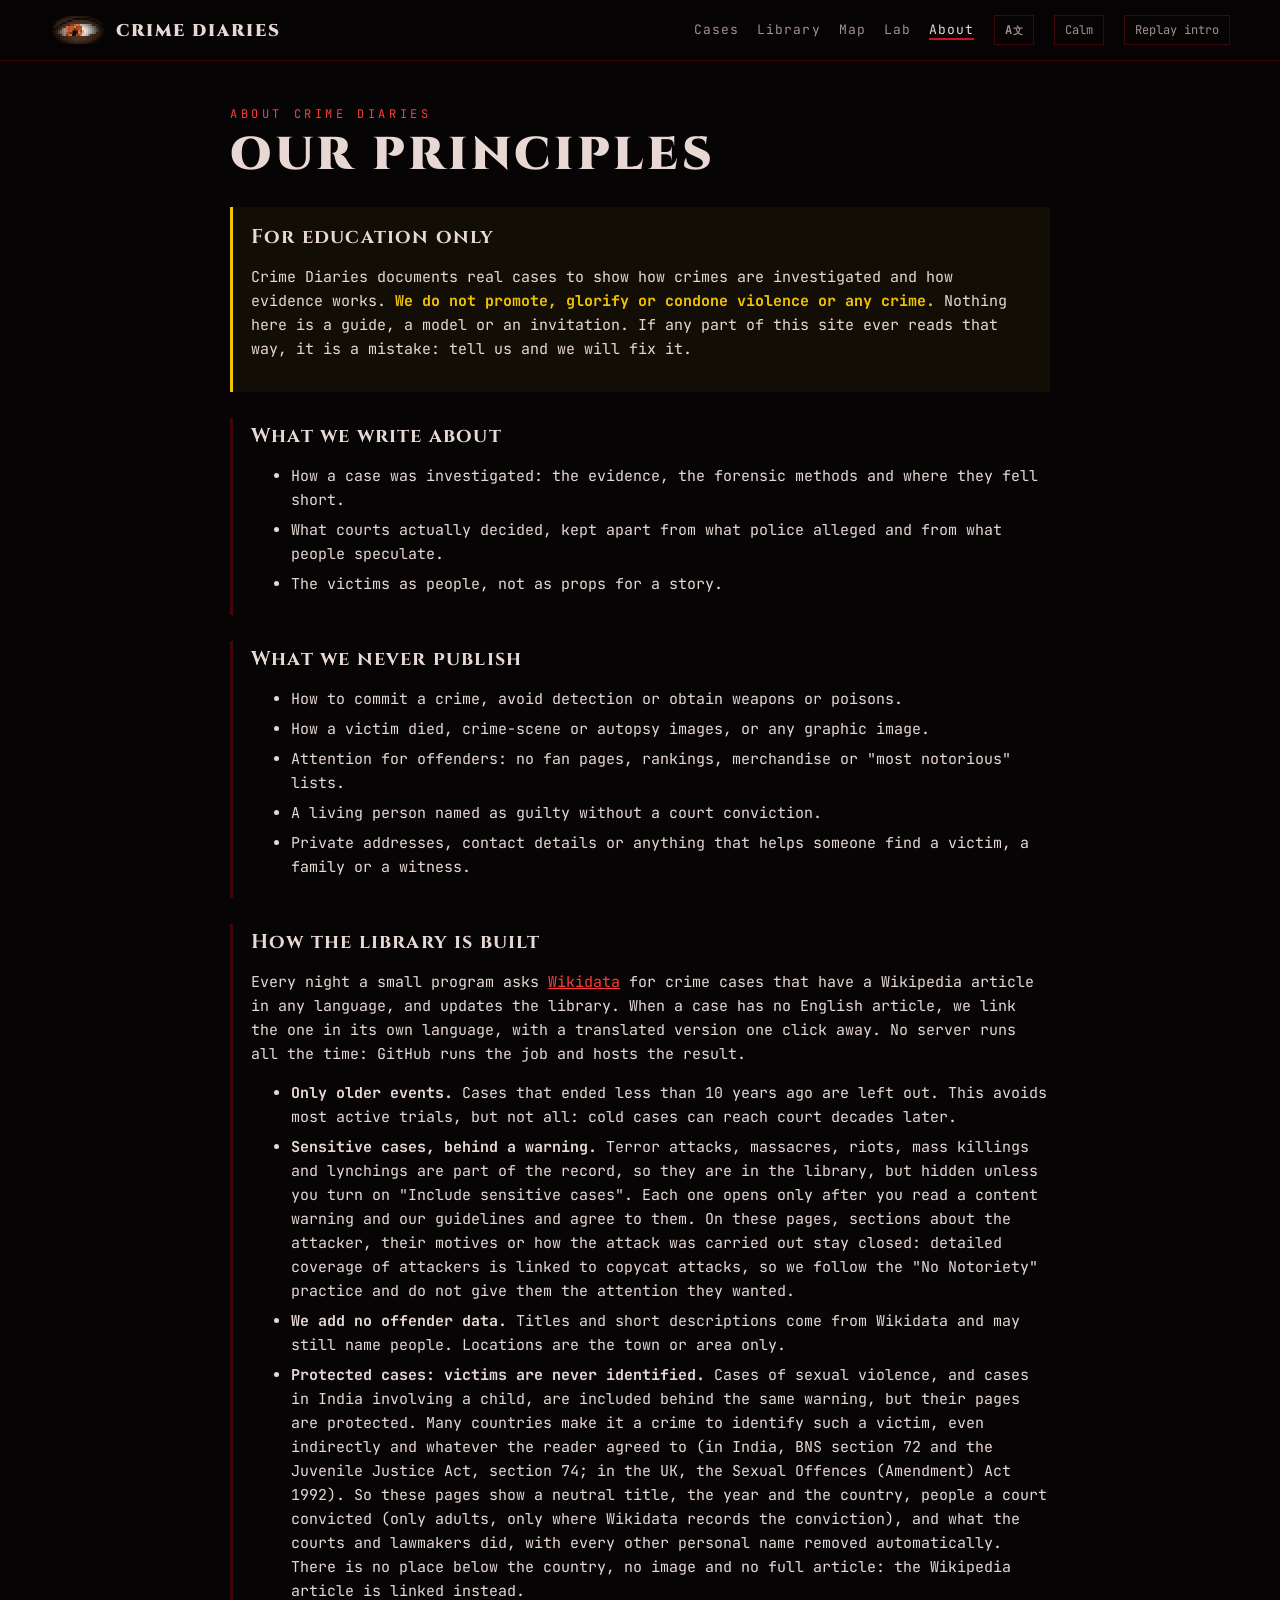
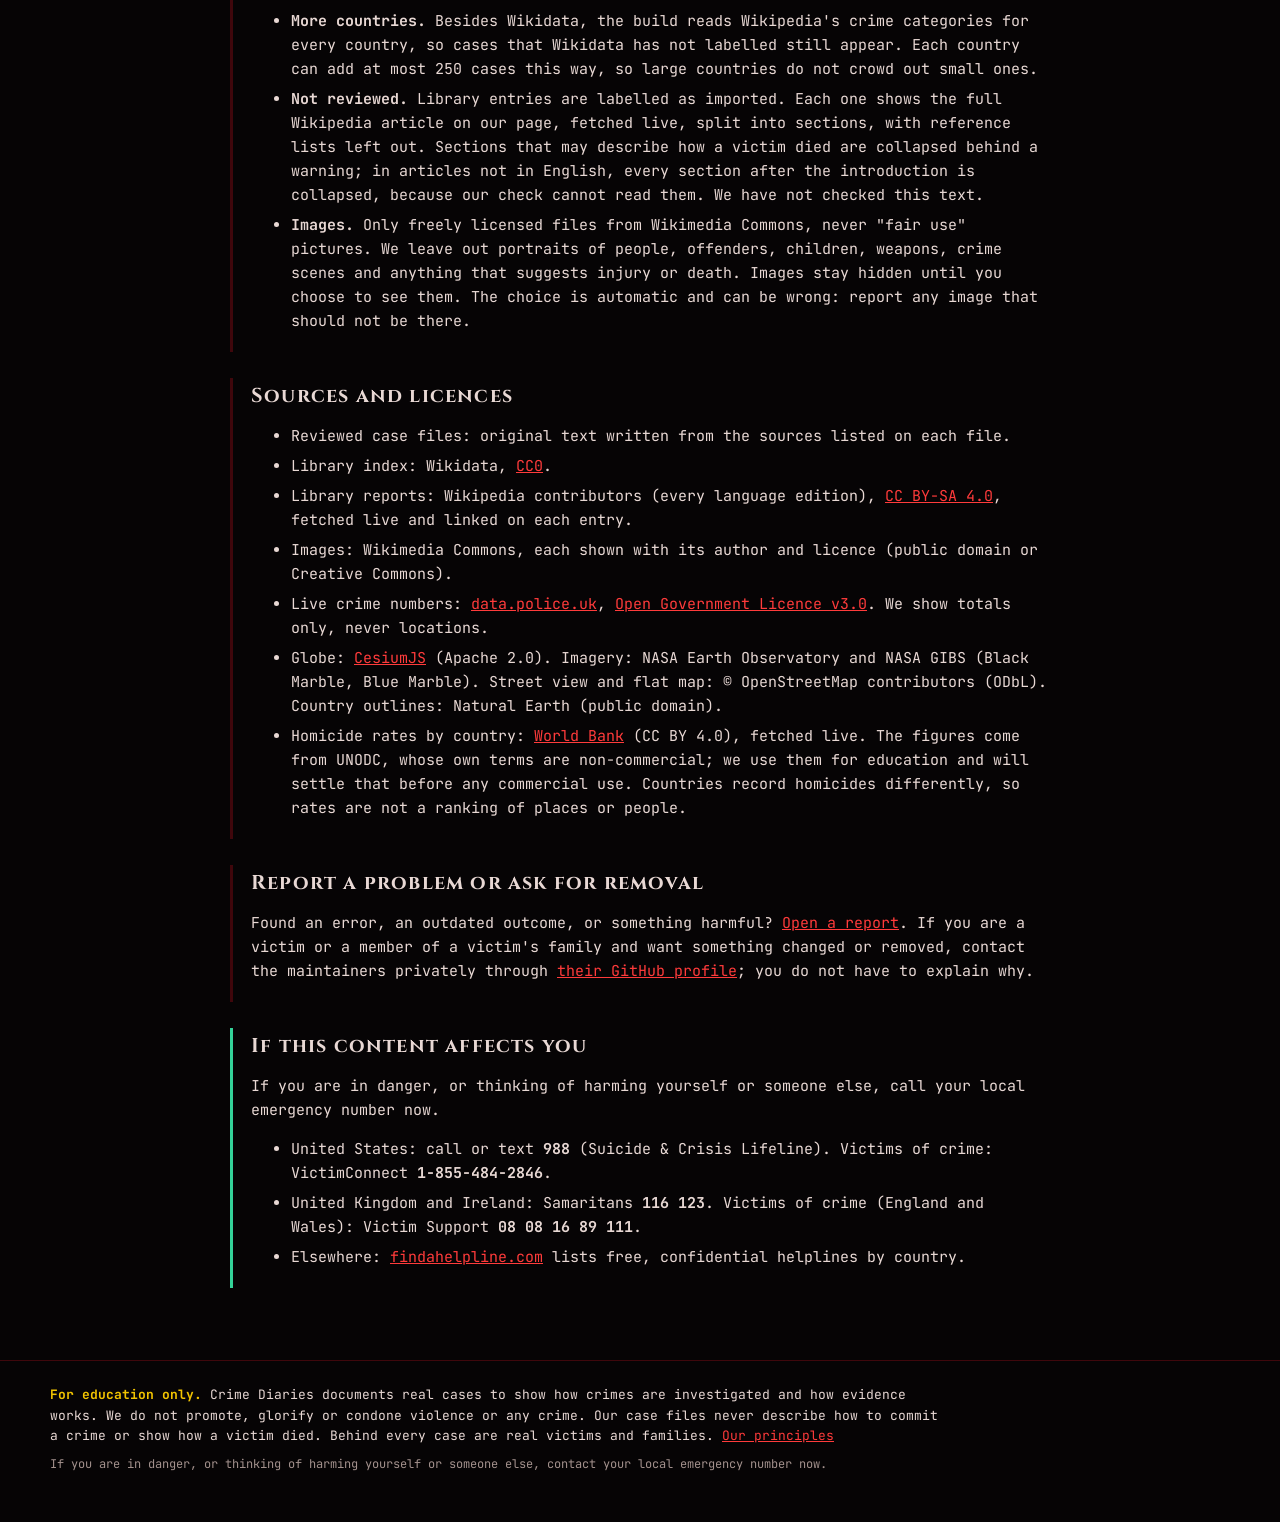
==== about.html @ 7f73f14d "Open library: world crime library, globe, report pages, sensitive cases - Nightly build (scripts/bui" ====
<!DOCTYPE html>
<html lang="en">
<head>
<meta charset="utf-8">
<meta name="viewport" content="width=device-width, initial-scale=1, viewport-fit=cover">
<title>Our principles · Crime Diaries</title>
<meta name="description" content="Why Crime Diaries exists, what we publish, what we never publish, and where our data comes from.">
<link href="https://fonts.googleapis.com/css2?family=Permanent+Marker&family=Cinzel:wght@700;900&family=JetBrains+Mono:wght@400;700&display=swap" rel="stylesheet">
<link rel="stylesheet" href="css/site.css">
</head>
<body>
<header class="nav"><div class="wrap">
  <a class="brand" href="index.html" aria-label="Crime Diaries home"><canvas id="mini-eye" aria-hidden="true"></canvas>CRIME DIARIES</a>
  <nav aria-label="Main"><a href="index.html#cases">Cases</a><a href="library.html">Library</a><a href="map.html">Map</a><a href="lab.html">Lab</a><a href="about.html" aria-current="page">About</a></nav>
  <button class="ghost" id="calm" aria-pressed="false" title="Turn animation off">Calm</button>
  <button class="ghost" id="replay">Replay intro</button>
</div></header>

<main class="wrap page about">
  <p class="kicker">About Crime Diaries</p>
  <h1 class="page-h">OUR PRINCIPLES</h1>

  <section class="principle big" id="disclaimer">
    <h2>For education only</h2>
    <p>Crime Diaries documents real cases to show how crimes are investigated and how evidence works. <b>We do not promote, glorify or condone violence or any crime.</b> Nothing here is a guide, a model or an invitation. If any part of this site ever reads that way, it is a mistake: tell us and we will fix it.</p>
  </section>

  <section class="principle">
    <h2>What we write about</h2>
    <ul>
      <li>How a case was investigated: the evidence, the forensic methods and where they fell short.</li>
      <li>What courts actually decided, kept apart from what police alleged and from what people speculate.</li>
      <li>The victims as people, not as props for a story.</li>
    </ul>
  </section>

  <section class="principle">
    <h2>What we never publish</h2>
    <ul>
      <li>How to commit a crime, avoid detection or obtain weapons or poisons.</li>
      <li>How a victim died, crime-scene or autopsy images, or any graphic image.</li>
      <li>Attention for offenders: no fan pages, rankings, merchandise or "most notorious" lists.</li>
      <li>A living person named as guilty without a court conviction.</li>
      <li>Private addresses, contact details or anything that helps someone find a victim, a family or a witness.</li>
    </ul>
  </section>

  <section class="principle" id="library">
    <h2>How the library is built</h2>
    <p>Every night a small program asks <a href="https://www.wikidata.org/" target="_blank" rel="noopener">Wikidata</a> for crime cases that have a Wikipedia article in any language, and updates the library. When a case has no English article, we link the one in its own language, with a translated version one click away. No server runs all the time: GitHub runs the job and hosts the result.</p>
    <ul>
      <li><b>Only older events.</b> Cases that ended less than 10 years ago are left out. This avoids most active trials, but not all: cold cases can reach court decades later.</li>
      <li><b>Sensitive cases, behind a warning.</b> Terror attacks, massacres, riots, mass killings and lynchings are part of the record, so they are in the library, but hidden unless you turn on "Include sensitive cases". Each one opens only after you read a content warning and our guidelines and agree to them. On these pages, sections about the attacker, their motives or how the attack was carried out stay closed: detailed coverage of attackers is linked to copycat attacks, so we follow the "No Notoriety" practice and do not give them the attention they wanted.</li>
      <li><b>We add no offender data.</b> Titles and short descriptions come from Wikidata and may still name people. Locations are the town or area only.</li>
      <li><b>Protected cases: victims are never identified.</b> Cases of sexual violence, and cases in India involving a child, are included behind the same warning, but their pages are protected. Many countries make it a crime to identify such a victim, even indirectly and whatever the reader agreed to (in India, BNS section 72 and the Juvenile Justice Act, section 74; in the UK, the Sexual Offences (Amendment) Act 1992). So these pages show a neutral title, the year and the country, people a court convicted (only adults, only where Wikidata records the conviction), and what the courts and lawmakers did, with every other personal name removed automatically. There is no place below the country, no image and no full article: the Wikipedia article is linked instead.</li>
      <li><b>More countries.</b> Besides Wikidata, the build reads Wikipedia's crime categories for every country, so cases that Wikidata has not labelled still appear. Each country can add at most 250 cases this way, so large countries do not crowd out small ones.</li>
      <li><b>Not reviewed.</b> Library entries are labelled as imported. Each one shows the full Wikipedia article on our page, fetched live, split into sections, with reference lists left out. Sections that may describe how a victim died are collapsed behind a warning; in articles not in English, every section after the introduction is collapsed, because our check cannot read them. We have not checked this text.</li>
      <li><b>Images.</b> Only freely licensed files from Wikimedia Commons, never "fair use" pictures. We leave out portraits of people, offenders, children, weapons, crime scenes and anything that suggests injury or death. Images stay hidden until you choose to see them. The choice is automatic and can be wrong: report any image that should not be there.</li>
    </ul>
  </section>

  <section class="principle">
    <h2>Sources and licences</h2>
    <ul>
      <li>Reviewed case files: original text written from the sources listed on each file.</li>
      <li>Library index: Wikidata, <a href="https://creativecommons.org/publicdomain/zero/1.0/" target="_blank" rel="noopener">CC0</a>.</li>
      <li>Library reports: Wikipedia contributors (every language edition), <a href="https://creativecommons.org/licenses/by-sa/4.0/" target="_blank" rel="noopener">CC BY-SA 4.0</a>, fetched live and linked on each entry.</li>
      <li>Images: Wikimedia Commons, each shown with its author and licence (public domain or Creative Commons).</li>
      <li>Live crime numbers: <a href="https://data.police.uk/" target="_blank" rel="noopener">data.police.uk</a>, <a href="https://www.nationalarchives.gov.uk/doc/open-government-licence/version/3/" target="_blank" rel="noopener">Open Government Licence v3.0</a>. We show totals only, never locations.</li>
      <li>Globe: <a href="https://cesium.com/platform/cesiumjs/" target="_blank" rel="noopener">CesiumJS</a> (Apache 2.0). Imagery: NASA Earth Observatory and NASA GIBS (Black Marble, Blue Marble). Street view and flat map: © OpenStreetMap contributors (ODbL). Country outlines: Natural Earth (public domain).</li>
      <li>Homicide rates by country: <a href="https://data.worldbank.org/indicator/VC.IHR.PSRC.P5" target="_blank" rel="noopener">World Bank</a> (CC BY 4.0), fetched live. The figures come from UNODC, whose own terms are non-commercial; we use them for education and will settle that before any commercial use. Countries record homicides differently, so rates are not a ranking of places or people.</li>
    </ul>
  </section>

  <section class="principle">
    <h2>Report a problem or ask for removal</h2>
    <p>Found an error, an outdated outcome, or something harmful? <a href="https://github.com/preetsaini2004/crime-diaries/issues/new" target="_blank" rel="noopener">Open a report</a>. If you are a victim or a member of a victim's family and want something changed or removed, contact the maintainers privately through <a href="https://github.com/preetsaini2004" target="_blank" rel="noopener">their GitHub profile</a>; you do not have to explain why.</p>
  </section>

  <section class="principle help" id="help">
    <h2>If this content affects you</h2>
    <p>If you are in danger, or thinking of harming yourself or someone else, call your local emergency number now.</p>
    <ul>
      <li>United States: call or text <b>988</b> (Suicide &amp; Crisis Lifeline). Victims of crime: VictimConnect <b>1-855-484-2846</b>.</li>
      <li>United Kingdom and Ireland: Samaritans <b>116 123</b>. Victims of crime (England and Wales): Victim Support <b>08 08 16 89 111</b>.</li>
      <li>Elsewhere: <a href="https://findahelpline.com/" target="_blank" rel="noopener">findahelpline.com</a> lists free, confidential helplines by country.</li>
    </ul>
  </section>
</main>

<footer><div class="wrap">
  <p class="disclaimer"><b>For education only.</b> Crime Diaries documents real cases to show how crimes are investigated and how evidence works. We do not promote, glorify or condone violence or any crime. Our case files never describe how to commit a crime or show how a victim died. Behind every case are real victims and families. <a href="about.html">Our principles</a></p>
  <p>If you are in danger, or thinking of harming yourself or someone else, contact your local emergency number now.</p>
</div></footer>

<script src="js/eye.js"></script>
<script src="js/chrome.js"></script>
<script src="js/translate.js"></script>
</body>
</html>
---- css/site.css ----
:root{
  --bg:#060405;--panel:#110b0d;--panel2:#180e11;--line:rgba(212,16,31,.28);--line2:rgba(232,216,212,.1);
  --ink:#e8d8d4;--muted:#a3918d;--red:#d4101f;--red2:#ff3b3b;--amber:#fbbf24;--green:#34d399;--tape:#f2c400;
  --mono:"JetBrains Mono",ui-monospace,Consolas,monospace;--serif:Cinzel,Georgia,serif;--marker:"Permanent Marker",Impact,sans-serif;
  color-scheme:dark
}
*{box-sizing:border-box}
html{scroll-behavior:smooth;scroll-padding-top:70px}
body{margin:0;background:var(--bg);color:var(--ink);font:15px/1.6 var(--mono);overflow-x:hidden}
a{color:var(--red2)}
.wrap{width:min(1180px,100% - 32px);margin:0 auto}
.crt{position:absolute;inset:0;pointer-events:none;background:repeating-linear-gradient(0deg,rgba(0,0,0,.28) 0 1px,transparent 1px 3px);box-shadow:inset 0 0 160px rgba(0,0,0,.85)}

/* intro overlay */
#intro{position:fixed;inset:0;z-index:50;background:#000;transition:opacity .9s}
#intro canvas{position:absolute;inset:0;width:100%;height:100%;display:block}
#intro.out{opacity:0;pointer-events:none}
.intro-ctl{position:absolute;right:16px;bottom:calc(16px + env(safe-area-inset-bottom,0px));z-index:2;display:flex;gap:8px}
.intro-ctl button{background:rgba(20,0,4,.6);color:var(--ink);border:1px solid var(--red);padding:8px 16px;font:13px var(--mono);letter-spacing:.1em;cursor:pointer}
.intro-ctl button:hover{background:var(--red);color:#fff}
#snd[aria-pressed="false"]{color:var(--muted);border-color:var(--line)}
body.intro-on{overflow:hidden}

/* nav */
.nav{position:sticky;top:0;z-index:20;background:rgba(6,4,5,.86);backdrop-filter:blur(10px);border-bottom:1px solid var(--line)}
.nav .wrap{display:flex;align-items:center;gap:20px;height:60px}
.brand{display:flex;align-items:center;gap:10px;color:var(--ink);text-decoration:none;font:900 17px var(--serif);letter-spacing:.12em;white-space:nowrap}
.brand canvas{width:56px;height:28px;display:block}
.nav nav{display:flex;gap:18px;margin-left:auto}
.nav nav a{color:var(--muted);text-decoration:none;font-size:13px;letter-spacing:.08em}
.nav nav a:hover{color:var(--ink)}
.ghost{background:none;border:1px solid var(--line);color:var(--muted);font:12px var(--mono);padding:6px 10px;cursor:pointer}
.ghost:hover{color:var(--ink);border-color:var(--red)}

/* hero */
.hero{position:relative;height:calc(100svh - 60px);min-height:520px;overflow:hidden;border-bottom:1px solid var(--line)}
.hero canvas{position:absolute;inset:0;width:100%;height:100%;display:block}
.hero-copy{position:absolute;left:0;right:0;bottom:7%;text-align:center;padding:0 16px}
.kicker{margin:0;color:var(--red2);font-size:12px;letter-spacing:.3em;text-transform:uppercase}
.hero h1{margin:8px 0 18px;font:900 clamp(26px,5vw,56px)/1.1 var(--serif);letter-spacing:.06em;text-shadow:0 0 30px rgba(212,16,31,.5)}
.search{display:flex;max-width:560px;margin:0 auto;border:1px solid var(--red);background:rgba(10,4,6,.8)}
.search input{flex:1;min-width:0;background:none;border:0;color:var(--ink);font:15px var(--mono);padding:12px 14px;outline:0}
.search button{background:var(--red);border:0;color:#fff;font:700 13px var(--mono);letter-spacing:.1em;padding:0 18px;cursor:pointer}
.eye-line{margin:12px 0 0;min-height:1.6em;color:var(--muted);font-size:13px}
.eye-line b{color:var(--red2);font-weight:400}

/* sections */
section.block{padding:72px 0 24px}
.sec-head{display:flex;align-items:flex-end;justify-content:space-between;gap:16px;flex-wrap:wrap;margin-bottom:22px}
.sec-head h2{margin:0;font:900 clamp(22px,3vw,32px) var(--serif);letter-spacing:.08em}
.sec-head p{margin:4px 0 0;color:var(--muted);font-size:13px}
.filters{display:flex;gap:8px;flex-wrap:wrap}
.filters select{background:var(--panel);color:var(--ink);border:1px solid var(--line);font:12px var(--mono);padding:8px 10px}
.count{color:var(--muted);font-size:12px;margin:0 0 12px}

.grid{display:grid;grid-template-columns:repeat(auto-fill,minmax(260px,1fr));gap:14px}
.card{position:relative;display:flex;flex-direction:column;background:var(--panel);border:1px solid var(--line2);padding:18px;text-decoration:none;color:var(--ink);transition:border-color .2s,transform .2s}
.card:hover,.card:focus-visible{border-color:var(--red);transform:translateY(-2px);outline:0}
.card .no{color:var(--red2);font-size:11px;letter-spacing:.15em}
.card h3{margin:6px 0 2px;font:700 18px/1.3 var(--serif)}
.card .aka{color:var(--muted);font-size:12px;margin:0}
.card p.sum{font-size:13px;color:#cdbcb8;margin:10px 0 14px;display:-webkit-box;-webkit-line-clamp:3;-webkit-box-orient:vertical;overflow:hidden}
.meta{display:flex;flex-wrap:wrap;gap:6px;margin-top:auto}
.chip{font-size:11px;border:1px solid var(--line2);padding:2px 8px;color:var(--muted)}
.st{font-size:11px;padding:2px 8px;border:1px solid}
.st.Solved{color:var(--green);border-color:rgba(52,211,153,.4)}
.st.Unsolved{color:var(--red2);border-color:rgba(255,59,59,.45)}
.empty{grid-column:1/-1;color:var(--muted);border:1px dashed var(--line);padding:30px;text-align:center}

.fgrid{display:grid;grid-template-columns:repeat(auto-fill,minmax(250px,1fr));gap:14px}
.ftopic{background:var(--panel);border-left:3px solid var(--red);padding:16px 18px}
.ftopic h3{margin:0 0 6px;font:700 16px var(--serif)}
.ftopic p{margin:0 0 10px;font-size:13px;color:#cdbcb8}
.ftopic ul{margin:0;padding:0;list-style:none;font-size:12px}
.ftopic li a{color:var(--muted);text-decoration:none}
.ftopic li a:hover{color:var(--red2)}
.ftopic li::before{content:"› ";color:var(--red)}

.soon{display:grid;grid-template-columns:repeat(auto-fit,minmax(280px,1fr));gap:14px}
.soon > div{background:var(--panel);border:1px dashed var(--line);padding:20px}
.soon h3{margin:0 0 8px;font:700 17px var(--serif)}
.soon p,.soon li{font-size:13px;color:#cdbcb8}
.tag{display:inline-block;font-size:10px;letter-spacing:.2em;color:#120a00;background:var(--tape);padding:2px 8px;margin-bottom:8px}

footer{margin-top:72px;border-top:1px solid var(--line);padding:24px 0 40px;color:var(--muted);font-size:12px}

/* case article */
.article{max-width:820px;padding:48px 0 0}
.crumbs{font-size:12px;color:var(--muted)}
.crumbs a{color:var(--muted)}
.article h1{margin:10px 0 4px;font:900 clamp(28px,5vw,46px)/1.1 var(--serif);letter-spacing:.04em}
.article .aka{color:var(--muted);margin:0 0 14px}
.article h2{font:700 20px var(--serif);letter-spacing:.06em;margin:36px 0 12px;padding-bottom:6px;border-bottom:1px solid var(--line)}
.article .lead{font-size:16px;color:#f0e4e0}
.timeline{list-style:none;margin:0;padding:0;border-left:2px solid var(--red)}
.timeline li{position:relative;padding:0 0 16px 20px}
.timeline li::before{content:"";position:absolute;left:-6px;top:7px;width:10px;height:10px;background:var(--bg);border:2px solid var(--red2);border-radius:50%}
.timeline time{display:block;color:var(--red2);font-size:12px;letter-spacing:.08em}
.notice{border:1px solid var(--tape);background:rgba(242,196,0,.06);padding:14px 16px;font-size:13px;margin-top:36px}
.notice b{color:var(--tape)}
.sources{padding-left:18px}
.pager{display:flex;justify-content:space-between;gap:12px;margin-top:40px;font-size:13px}
.pager a{color:var(--ink);text-decoration:none;border:1px solid var(--line2);padding:10px 14px;max-width:48%}
.pager a:hover{border-color:var(--red)}

@media (max-width:640px){
  .brand{font-size:14px}
  .filters select{flex:1 1 45%}
}
@media (prefers-reduced-motion:reduce){html{scroll-behavior:auto}.card{transition:none}}

/* discussion */
.tabs{display:flex;gap:4px;border-bottom:1px solid var(--line);margin-bottom:12px}
.tabs button{background:none;border:0;border-bottom:2px solid transparent;color:var(--muted);font:13px var(--mono);letter-spacing:.06em;padding:8px 14px;cursor:pointer;margin-bottom:-1px}
.tabs button[aria-selected="true"]{color:var(--ink);border-bottom-color:var(--red)}
.tabs button span{color:var(--red2);margin-left:4px}
.discussion.is-theory .tabs button[aria-selected="true"]{border-bottom-color:var(--tape)}
.d-intro{font-size:13px;color:var(--muted);margin:0 0 12px}
.d-form{display:grid;gap:8px}
.d-form input,.d-form textarea{width:100%;background:var(--panel);border:1px solid var(--line2);color:var(--ink);font:14px var(--mono);padding:10px 12px;resize:vertical}
.d-form input:focus,.d-form textarea:focus{outline:0;border-color:var(--red)}
.d-ok{font-size:12px;color:var(--tape);display:flex;gap:8px;align-items:flex-start}
.d-ok[hidden]{display:none}
.d-ok input{width:auto;flex:none;margin:3px 0 0;accent-color:var(--tape)}
.d-row{display:flex;justify-content:space-between;align-items:center;gap:12px}
.d-err{color:var(--red2);font-size:12px}
.d-send{background:var(--red);border:0;color:#fff;font:700 12px var(--mono);letter-spacing:.1em;padding:10px 16px;cursor:pointer}
.posts{list-style:none;margin:20px 0 0;padding:0;display:grid;gap:10px}
.post{background:var(--panel);border:1px solid var(--line2);padding:12px 14px}
.post .p-head{display:flex;flex-wrap:wrap;align-items:center;gap:8px;font-size:12px}
.post .p-head .tag{margin:0}
.post time{color:var(--muted)}
.post p{margin:8px 0;font-size:14px;overflow-wrap:anywhere}
.p-act{display:flex;gap:8px}
.p-act button{background:none;border:1px solid var(--line2);color:var(--muted);font:12px var(--mono);padding:3px 10px;cursor:pointer}
.p-act .vote.on{color:var(--red2);border-color:var(--red)}
.p-act button:hover{color:var(--ink)}
.posts .none{color:var(--muted);font-size:13px;border:1px dashed var(--line2);padding:16px;text-align:center}
.d-local{font-size:11px;color:var(--muted);margin-top:12px}

/* ask the eye */
.ask{position:fixed;right:16px;bottom:calc(16px + env(safe-area-inset-bottom,0px));z-index:30}
.ask-open{display:flex;align-items:center;gap:10px;background:rgba(17,11,13,.95);border:1px solid var(--red);color:var(--ink);font:700 13px var(--mono);letter-spacing:.08em;padding:8px 14px 8px 8px;cursor:pointer;box-shadow:0 10px 30px rgba(0,0,0,.6)}
.ask-open canvas{width:48px;height:24px;display:block}
.ask-open:hover{background:var(--red)}
.ask.on .ask-open{display:none}
.ask-panel{width:min(380px,calc(100vw - 32px));height:min(560px,calc(100svh - 100px));display:flex;flex-direction:column;background:#0c0709;border:1px solid var(--red);box-shadow:0 20px 60px rgba(0,0,0,.8)}
.ask-panel[hidden]{display:none}
.ask-head{display:flex;justify-content:space-between;align-items:flex-start;padding:12px 14px;border-bottom:1px solid var(--line)}
.ask-head b{font:900 15px var(--serif);letter-spacing:.15em;display:block}
.ask-head small{color:var(--muted);font-size:11px}
.ask-x{background:none;border:0;color:var(--muted);font-size:22px;line-height:1;cursor:pointer}
.ask-log{flex:1;overflow-y:auto;padding:12px 14px;display:flex;flex-direction:column;gap:10px;font-size:13px}
.msg{max-width:92%;padding:8px 12px}
.msg.me{align-self:flex-end;background:var(--panel2);border:1px solid var(--line2)}
.msg.eye{align-self:flex-start;border-left:2px solid var(--red);background:rgba(212,16,31,.06)}
.msg.eye b{color:var(--red2)}
.ask-hits{display:grid;gap:6px;margin-top:8px}
.ask-hit{display:grid;gap:2px;text-decoration:none;color:var(--ink);background:var(--panel);border:1px solid var(--line2);padding:8px 10px}
.ask-hit:hover{border-color:var(--red)}
.ask-hit b{color:var(--ink)}
.ask-hit span{font-size:11px;color:var(--muted)}
.ask-hit i{font-style:normal}.ask-hit i.Solved{color:var(--green)}.ask-hit i.Unsolved{color:var(--red2)}
.ask-hit small{font-size:12px;color:#cdbcb8}
.ask-sug{display:flex;gap:6px;overflow-x:auto;padding:8px 14px;border-top:1px solid var(--line2)}
.ask-sug button{flex:none;background:none;border:1px solid var(--line);color:var(--muted);font:11px var(--mono);padding:4px 10px;cursor:pointer}
.ask-sug button:hover{color:var(--ink);border-color:var(--red)}
.ask-form{display:flex;border-top:1px solid var(--line)}
.ask-form input{flex:1;min-width:0;background:none;border:0;color:var(--ink);font:14px var(--mono);padding:12px 14px;outline:0}
.ask-form button{background:var(--red);border:0;color:#fff;font:700 12px var(--mono);padding:0 16px;cursor:pointer}
body.intro-on .ask{display:none}

/* ---------- shared chrome: nav links, buttons, footer disclaimer ---------- */
.nav nav a[aria-current="page"]{color:var(--ink);box-shadow:inset 0 -2px 0 var(--red)}
a.btn{display:inline-block;text-decoration:none;padding:8px 12px}
footer .disclaimer{color:var(--ink);font-size:13px;max-width:900px}
footer .disclaimer b{color:var(--tape)}
footer p{margin:0 0 8px}
.src{font-size:11px;color:var(--muted)}
.src a{color:var(--muted)}

/* ---------- first-visit notice ---------- */
body.gate-on{overflow:hidden}
.notice-gate{position:fixed;inset:0;z-index:60;display:grid;place-items:center;padding:16px;background:rgba(3,1,2,.92);backdrop-filter:blur(6px)}
.ng-card{width:min(560px,100%);max-height:calc(100svh - 32px);overflow-y:auto;background:var(--panel);border:1px solid var(--red);box-shadow:0 30px 80px rgba(0,0,0,.8);padding:24px}
.ng-kicker{margin:0;color:var(--red2);font-size:11px;letter-spacing:.3em;text-transform:uppercase}
.ng-card h2{margin:6px 0 12px;font:900 clamp(24px,5vw,32px) var(--serif);letter-spacing:.06em}
.ng-card p,.ng-card li{font-size:14px}
.ng-card ul{padding-left:18px;margin:0 0 14px}
.ng-card li{margin-bottom:6px}
.ng-card b{color:var(--red2)}
.ng-card .ng-help{color:var(--muted);font-size:13px}
.ng-card .ng-warn{border-left:3px solid var(--tape);padding:8px 12px;background:rgba(242,196,0,.06);font-size:13px}
.ng-row{display:flex;flex-wrap:wrap;gap:8px;margin-top:16px}
.ng-go{background:var(--red);border:0;color:#fff;font:700 13px var(--mono);letter-spacing:.06em;padding:12px 16px;cursor:pointer;flex:1 1 auto}
.ng-alt{background:none;border:1px solid var(--line);color:var(--ink);font:13px var(--mono);padding:12px 16px;cursor:pointer;flex:1 1 auto}
.ng-go:hover{background:var(--red2)}.ng-alt:hover{border-color:var(--red)}
.ng-more{margin:12px 0 0;font-size:12px}
.ng-more a{color:var(--muted)}
:focus-visible{outline:2px solid var(--tape);outline-offset:2px}

/* ---------- calm mode ---------- */
.calm .crt{display:none}
.calm *,.calm *::before,.calm *::after{transition:none!important;animation:none!important}
html.calm{scroll-behavior:auto}
#calm[aria-pressed="true"]{color:var(--green);border-color:rgba(52,211,153,.5)}

/* ---------- case page: stamp and Follow the evidence ---------- */
.article{position:relative}
.stamp{position:absolute;right:0;top:70px;font:28px var(--marker);letter-spacing:.08em;padding:4px 14px;border:3px solid;transform:rotate(-8deg);opacity:.8;pointer-events:none}
.stamp.Solved{color:var(--green)}.stamp.Unsolved{color:var(--red2)}
.h-row{display:flex;justify-content:space-between;align-items:center;gap:12px;flex-wrap:wrap}
.evidence{position:fixed;inset:0;z-index:55;display:grid;place-items:center;padding:16px;background:rgba(3,1,2,.9);backdrop-filter:blur(6px)}
.evidence[hidden]{display:none}
.ev-card{width:min(680px,100%);background:var(--panel);border:1px solid var(--red);padding:20px 22px;box-shadow:0 30px 80px rgba(0,0,0,.8);
  background-image:repeating-linear-gradient(0deg,transparent 0 31px,rgba(232,216,212,.04) 31px 32px)}
.ev-top{display:flex;justify-content:space-between;align-items:center}
.ev-top .no{color:var(--red2);font-size:11px;letter-spacing:.15em}
.ev-body{min-height:200px;padding:18px 0}
.ev-body.in{animation:ev-in .45s ease-out}
@keyframes ev-in{from{opacity:0;transform:translateY(8px)}to{opacity:1;transform:none}}
.ev-k{margin:0 0 10px;font:22px var(--marker);color:var(--tape);letter-spacing:.04em}
.ev-t{margin:0;font-size:17px;line-height:1.7}
.ev-dots{display:flex;gap:6px;margin-bottom:14px}
.ev-dots button{flex:1;height:6px;border:0;padding:0;background:var(--line2);cursor:pointer}
.ev-dots button.on{background:var(--red)}
.ev-nav{display:flex;justify-content:space-between;align-items:center;gap:10px;font-size:12px;color:var(--muted)}
.ev-nav button:disabled{opacity:.35;cursor:default}

/* ---------- library ---------- */
.lib-types{display:flex;flex-wrap:wrap;gap:6px;margin-bottom:14px}
.lib-types .chip{text-decoration:none}
.lib-types .chip b{color:var(--red2);font-weight:400;margin-left:4px}
.lib-types .chip:hover{border-color:var(--red);color:var(--ink)}
.lib-grid{display:grid;grid-template-columns:repeat(auto-fill,minmax(240px,1fr));gap:10px}
.lcard{display:flex;flex-direction:column;gap:4px;background:var(--panel);border:1px solid var(--line2);padding:14px;text-decoration:none;color:var(--ink);transition:border-color .2s}
.lcard:hover,.lcard:focus-visible{border-color:var(--red)}
.lcard .no{color:var(--red2);font-size:10px;letter-spacing:.12em;text-transform:uppercase}
.lcard .no i{font-style:normal}
.lcard b{font:700 15px/1.3 var(--serif)}
.lcard small{color:var(--muted);font-size:11px}
.lcard .d{font-size:12px;color:#cdbcb8;display:-webkit-box;-webkit-line-clamp:3;-webkit-box-orient:vertical;overflow:hidden}
.lcard.reviewed{border-color:rgba(242,196,0,.45)}
.lcard .tag{margin:0 4px 0 0;padding:0 6px}
.page{padding:44px 0 0}
.page-h{margin:6px 0 4px;font:900 clamp(28px,5vw,46px)/1.1 var(--serif);letter-spacing:.08em}
.page-sub{color:var(--muted);font-size:13px;margin:0 0 16px}
.page-sub b{color:var(--ink);font-weight:400}
.notice.imported{margin:0 0 18px}
.notice a{color:var(--tape)}
.lib-tools{display:flex;flex-wrap:wrap;gap:8px;margin-bottom:10px}
.lib-tools input[type=search]{flex:1 1 260px;min-width:0;background:var(--panel);border:1px solid var(--red);color:var(--ink);font:14px var(--mono);padding:10px 12px}
.lib-tools select,.map-bar select{background:var(--panel);color:var(--ink);border:1px solid var(--line);font:12px var(--mono);padding:8px 10px;max-width:100%}
.lib-chk{display:flex;align-items:center;gap:6px;font-size:12px;color:var(--muted)}
.lib-chk input{accent-color:var(--red)}
.more{text-align:center;margin-top:18px}
.imported b{color:var(--tape)}

/* ---------- live numbers ---------- */
.live-grid{display:grid;grid-template-columns:repeat(auto-fit,minmax(min(300px,100%),1fr));gap:14px}
.bars{margin:0;background:var(--panel);border:1px solid var(--line2);padding:16px 18px;min-height:120px}
.bars:empty{display:none}
.bars figcaption{display:flex;justify-content:space-between;flex-wrap:wrap;gap:6px;margin-bottom:12px;font-size:12px}
.bars figcaption b{font:700 15px var(--serif);color:var(--ink)}
.bars figcaption span{color:var(--muted)}
.bars ol{list-style:none;margin:0;padding:0;display:grid;gap:6px}
.bars li{display:grid;grid-template-columns:minmax(0,14em) 1fr 3.5em;align-items:center;gap:10px;font-size:12px;padding:2px 0}
.bars li:hover{background:rgba(232,216,212,.04)}
.b-k{color:#cdbcb8;line-height:1.3}
.b-bar{height:10px;background:rgba(232,216,212,.05)}
.b-bar i{display:block;height:100%;background:var(--red);border-radius:0 4px 4px 0;min-width:2px}
.b-v{text-align:right;color:var(--ink);font-variant-numeric:tabular-nums}
#live .src{margin-top:12px}

/* ---------- map ---------- */
.map-page{padding-top:28px}
.map-bar{display:flex;justify-content:space-between;align-items:flex-end;gap:12px;flex-wrap:wrap;margin-bottom:12px}
#map{isolation:isolate;height:min(68svh,720px);min-height:360px;background:#0b0809;border-top:1px solid var(--line);border-bottom:1px solid var(--line)}
.map-time{display:flex;align-items:center;gap:12px;flex-wrap:wrap;padding:12px 0;font-size:13px}
.map-time input{flex:1 1 200px;accent-color:var(--red)}
.map-time b{color:var(--red2);font-weight:400;font-variant-numeric:tabular-nums}
.leaflet-container{font:12px var(--mono)}
/* darken each tile image; a filter on the whole tile pane gets clipped by Chrome when the map pans or zooms */
.leaflet-tile-pane img.leaflet-tile{filter:invert(1) hue-rotate(180deg) brightness(.75) contrast(.9) saturate(.4)}
.leaflet-popup-content-wrapper,.leaflet-popup-tip{background:var(--panel);color:var(--ink);border:1px solid var(--red);border-radius:0}
.leaflet-container a.leaflet-popup-close-button{color:var(--muted)}
.map-pop{display:grid;gap:3px;min-width:180px}
.map-pop .no{color:var(--red2);font-size:10px;letter-spacing:.1em}
.map-pop b{font:700 14px var(--serif)}
.map-pop small{color:var(--muted)}
.map-pop a{color:var(--tape);margin-top:4px}
.leaflet-container .leaflet-control-attribution{background:rgba(6,4,5,.8);color:var(--muted)}
.leaflet-container .leaflet-control-attribution a{color:var(--muted)}
.leaflet-bar a,.leaflet-bar a:hover{background:var(--panel);color:var(--ink);border-color:var(--line)}

/* ---------- about ---------- */
.about{max-width:820px}
.principle{border-left:3px solid var(--line);padding:4px 0 4px 18px;margin:26px 0}
.principle h2{font:700 20px var(--serif);letter-spacing:.06em;margin:0 0 8px}
.principle li{margin-bottom:6px}
.principle.big{border-left-color:var(--tape);background:rgba(242,196,0,.05);padding:16px 18px}
.principle.big b{color:var(--tape)}
.principle.help{border-left-color:var(--green)}

@media (max-width:640px){
  .nav .wrap{flex-wrap:wrap;height:auto;padding:8px 0;gap:8px 10px}
  .nav nav{display:flex;order:3;width:100%;overflow-x:auto;gap:16px;margin:0;padding-bottom:4px}
  .nav nav a{flex:none;padding:4px 0}
  .nav #calm{margin-left:auto}
  .nav .ghost{padding:5px 8px;font-size:11px}
  .brand canvas{width:40px;height:20px}
  html{scroll-padding-top:100px}
  .stamp{position:static;display:inline-block;margin:10px 0 0;font-size:20px}
  .bars li{grid-template-columns:minmax(0,10em) 1fr 3em}
  .ev-t{font-size:15px}
}
@media (max-width:380px){.nav #replay{font-size:0;padding:5px 8px}.nav #replay::after{content:"Intro";font-size:11px}}
body.gate-on .ask{display:none}

/* ---------- globe ---------- */
.globe-opts{justify-content:flex-start;gap:14px;font-size:12px;color:var(--muted);margin-top:-4px}
.globe-opts label{display:flex;align-items:center;gap:6px}
.globe-opts select,#map-find{background:var(--panel);color:var(--ink);border:1px solid var(--line);font:12px var(--mono);padding:7px 9px}
#map-find{min-width:0;width:min(240px,100%)}
.globe-wrap{position:relative;isolation:isolate}
.globe-wrap #map{height:min(74svh,780px);min-height:380px}
.globe-wrap .crt{z-index:2;box-shadow:inset 0 0 120px rgba(0,0,0,.75)}
.hud{position:absolute;z-index:3;pointer-events:none;font:11px/1.5 var(--mono);letter-spacing:.12em;color:rgba(232,216,212,.75);text-shadow:0 0 6px rgba(0,0,0,.9)}
.hud b{color:var(--red2);font-weight:700}
.hud-tl{top:12px;left:14px}.hud-tr{top:12px;right:14px}.hud-bl{bottom:30px;left:14px}
.hud::before{content:"";position:absolute;width:12px;height:12px;border:1px solid var(--red);opacity:.7}
.hud-tl::before{left:-8px;top:-6px;border-right:0;border-bottom:0}.hud-tr::before{right:-8px;top:-6px;border-left:0;border-bottom:0}.hud-bl::before{left:-8px;bottom:-6px;border-right:0;border-top:0}
.g-tip{position:absolute;z-index:4;pointer-events:none;background:rgba(17,11,13,.95);border:1px solid var(--red);color:var(--ink);font-size:12px;padding:4px 8px;max-width:240px}
.g-card{position:absolute;z-index:4;right:14px;top:44px;width:min(300px,calc(100% - 28px));display:grid;gap:4px;background:rgba(17,11,13,.96);border:1px solid var(--red);padding:14px 16px;box-shadow:0 20px 50px rgba(0,0,0,.7)}
.g-card .ask-x{position:absolute;right:8px;top:6px}
.g-card .no{color:var(--red2);font-size:10px;letter-spacing:.12em;padding-right:20px}
.g-card b{font:700 16px/1.3 var(--serif)}
.g-card small{color:var(--muted)}
.g-card a{margin-top:8px;text-decoration:none;text-align:center}
.g-legend{position:absolute;z-index:4;left:14px;bottom:56px;width:min(320px,calc(100% - 28px));background:rgba(17,11,13,.94);border:1px solid var(--line);padding:12px 14px;font-size:11px}
.g-legend b{font:700 13px var(--serif)}
.g-legend ol{list-style:none;margin:8px 0;padding:0;display:grid;grid-template-columns:1fr 1fr;gap:4px 10px}
.g-legend li{display:flex;align-items:center;gap:6px;color:#cdbcb8}
.g-legend i{width:14px;height:10px;border-radius:2px;flex:none}
.g-legend i.none{background:rgba(163,145,141,.25)}
.g-legend p{margin:6px 0 0;color:var(--muted)}
.g-table{margin-top:10px;font-size:12px}
.g-table summary{cursor:pointer;color:var(--muted)}
.g-table table{border-collapse:collapse;margin-top:8px;width:min(480px,100%)}
.g-table th,.g-table td{text-align:left;padding:3px 10px 3px 0;border-bottom:1px solid var(--line2)}
.g-table td:nth-child(2){font-variant-numeric:tabular-nums}
.globe-wrap .cesium-widget-credits{font-size:10px;opacity:.7}
.globe-wrap .cesium-credit-logoContainer img{height:16px}
.globe-wrap.flat .crt,.globe-wrap.flat .hud{display:none}
@media (max-width:640px){.hud-tr{display:none}.g-legend{bottom:44px}.globe-wrap #map{height:64svh}}
.g-card[hidden],.g-tip[hidden],.g-legend[hidden]{display:none}
@media (max-width:640px){.g-legend{position:static;width:auto;margin:10px 16px 0}}
.globe-opts[hidden],#map-find[hidden]{display:none}

/* ---------- full report (library entries) ---------- */
.article.wide{max-width:1120px}
.r-grid{display:grid;grid-template-columns:minmax(0,1fr) 280px;gap:28px;align-items:start;margin-top:8px}
.facts{position:sticky;top:76px;background:var(--panel);border:1px solid var(--line);border-top:3px solid var(--red);padding:14px 16px;font-size:12px}
.facts>b{font:700 15px var(--serif);letter-spacing:.06em}
.facts dl{margin:10px 0 0;display:grid;grid-template-columns:auto 1fr;gap:6px 10px}
.facts dt{color:var(--muted);text-transform:uppercase;font-size:10px;letter-spacing:.12em;padding-top:2px}
.facts dd{margin:0;color:var(--ink);overflow-wrap:anywhere}
.facts select{max-width:100%;background:var(--panel2);color:var(--ink);border:1px solid var(--line);font:11px var(--mono);padding:3px 4px;margin-top:4px}
.report{font-size:15px;line-height:1.75}
.report p{margin:0 0 14px;color:#e2d3cf}
.report .lead-text p:first-child{font-size:16px;color:#f0e4e0}
.report h2{font:700 20px var(--serif);letter-spacing:.06em;margin:34px 0 12px;padding-bottom:6px;border-bottom:1px solid var(--line)}
.report h3{font:700 16px var(--serif);margin:22px 0 8px;color:var(--ink)}
.toc{background:var(--panel);border-left:3px solid var(--red);padding:12px 16px;margin:18px 0;font-size:13px}
.toc ol{margin:6px 0 0;padding-left:20px;columns:2;column-gap:24px}
.toc a{color:var(--muted)}.toc a:hover{color:var(--ink)}
.sensitive{border:1px dashed var(--tape);background:rgba(242,196,0,.04);padding:0 14px;margin:0 0 14px}
.sensitive summary{cursor:pointer;color:var(--tape);font-size:13px;padding:10px 0;list-style:none}
.sensitive summary::-webkit-details-marker{display:none}
.sensitive summary::before{content:"▸ ";}
.sensitive[open] summary::before{content:"▾ ";}
.sensitive[open]{padding-bottom:4px}
.gallery{margin:4px 0 10px}
.g-head{display:flex;flex-wrap:wrap;align-items:center;gap:10px;background:var(--panel);border:1px solid var(--line2);padding:10px 14px}
.g-head b{font:700 14px var(--serif)}
.g-head .src{flex:1;min-width:200px}
.gal{display:grid;grid-template-columns:repeat(auto-fill,minmax(200px,1fr));gap:10px;margin-top:10px}
.gal figure{margin:0;background:var(--panel);border:1px solid var(--line2)}
.gal img{display:block;width:100%;height:170px;object-fit:cover;background:#0b0809}
.gal figcaption{padding:8px 10px;font-size:11px;color:#cdbcb8;line-height:1.45}
.gal figcaption small{display:block;color:var(--muted);margin-top:4px;font-size:10px}
.gal figcaption a{color:var(--muted)}
@media (max-width:860px){.r-grid{grid-template-columns:1fr}.facts{position:static;order:-1}.toc ol{columns:1}}

/* ---------- translation: nav button, report bar, animated guide ---------- */
.tr-btn{font-weight:700;letter-spacing:0}
.tr-btn span,.tg-top h2 span,.trbar label span,.mb-tr span,.mb-badge span,.tbar span:first-child{font-size:.8em;margin-left:1px}
.trbar{display:flex;flex-wrap:wrap;align-items:center;gap:8px;background:var(--panel);border:1px solid var(--line2);padding:10px 12px;margin:0 0 16px;font-size:12px}
.trbar:empty{display:none}
.trbar label{display:flex;align-items:center;gap:6px;color:var(--muted)}
.trbar select{background:var(--panel2);color:var(--ink);border:1px solid var(--line);font:12px var(--mono);padding:6px 8px}
.trbar .d-send{padding:7px 12px}
.trbar .src{flex-basis:100%}
.trbar .src:empty{display:none}
.notice.machine{margin:0 0 16px;border-color:var(--line);color:var(--muted)}
.tguide{position:fixed;inset:0;z-index:70;display:grid;place-items:center;padding:16px;background:rgba(3,1,2,.9);backdrop-filter:blur(6px)}
.tguide[hidden]{display:none}
.tg-card{width:min(760px,100%);max-height:calc(100svh - 32px);overflow-y:auto;background:var(--panel);border:1px solid var(--red);padding:18px 20px;box-shadow:0 30px 80px rgba(0,0,0,.8)}
.tg-top{display:flex;justify-content:space-between;align-items:center;gap:10px}
.tg-top h2{margin:0;font:900 clamp(18px,4vw,24px) var(--serif);letter-spacing:.04em}
.tg-intro{color:var(--muted);font-size:13px;margin:6px 0 12px}
.tg-tabs{display:flex;flex-wrap:wrap;gap:4px;margin-bottom:12px}
.tg-tabs button{background:none;border:1px solid var(--line2);color:var(--muted);font:12px var(--mono);padding:6px 10px;cursor:pointer}
.tg-tabs button[aria-selected="true"]{color:var(--ink);border-color:var(--red);background:rgba(212,16,31,.12)}
.tg-stage{display:grid;place-items:center;min-height:300px;background:#0b0809;border:1px solid var(--line2);padding:14px;overflow:hidden}
.tg-cap{min-height:3em;margin:12px 0 10px;font-size:15px;color:var(--ink)}
.tg-nav{display:flex;flex-wrap:wrap;align-items:center;gap:8px;font-size:12px;color:var(--muted)}
.tg-nav .tg-n{margin-right:auto}
.tg-dots{display:flex;gap:5px}
.tg-dots button{width:22px;height:5px;border:0;padding:0;background:var(--line2);cursor:pointer}
.tg-dots button[aria-current="step"]{background:var(--red)}
.tg-nav button:disabled{opacity:.35}
.tg-card>.src{margin:12px 0 0}
/* the mock browser: neutral shapes, light like a real browser so it reads as "your browser" */
.mock{position:relative;width:min(560px,100%);background:#f3f1f0;color:#222;border-radius:8px;box-shadow:0 10px 30px rgba(0,0,0,.5);font:12px/1.4 system-ui,sans-serif;overflow:hidden}
.mock.phone{width:220px;height:300px;border-radius:22px;border:6px solid #2a2627;display:flex;flex-direction:column}
.mb-addr{display:flex;align-items:center;gap:6px;background:#e4e0de;padding:8px 10px}
.mb-addr.bottom{order:2;margin-top:auto}
.mb-url{flex:1;background:#fff;border-radius:14px;padding:4px 10px;color:#666;font-size:11px;white-space:nowrap;overflow:hidden;text-overflow:ellipsis}
.mb-btn{display:inline-grid;place-items:center;min-width:24px;height:24px;border-radius:6px;font-weight:700;color:#444;font-size:12px}
.mb-page{position:relative;padding:14px 16px 26px;background:#fff;min-height:170px}
.phone .mb-page{flex:1;min-height:0;font-size:11px;padding:10px 12px}
.mb-page h4{margin:0 0 8px;font-size:15px}
.mb-page p{margin:0 0 6px;color:#333}
.mb-badge{position:absolute;right:10px;top:10px;font-size:10px;background:#e8f0fe;color:#1a56c4;border-radius:10px;padding:2px 8px}
.is-done .mb-page{animation:mb-flash .8s ease-out}
@keyframes mb-flash{from{background:#e8f0fe}to{background:#fff}}
.mb-pop{position:absolute;z-index:2;background:#fff;color:#222;border-radius:8px;box-shadow:0 8px 24px rgba(0,0,0,.35);opacity:0;transform:translateY(-4px);transition:opacity .25s,transform .25s;pointer-events:none;margin:0;padding:6px 0;list-style:none;font-size:12px}
.mock.show .mb-pop{opacity:1;transform:none}
.mb-pop li,.mb-pop span{display:block;padding:5px 14px;white-space:nowrap}
.mb-pop.ctx{min-width:170px}
.mb-pop.bub{right:12px;top:44px;padding:10px 12px;min-width:220px}
.bub-row{display:flex;gap:4px;align-items:center}
.bub-row span{padding:4px 8px;border-radius:6px}
.bub-menu{list-style:none;margin:8px 0 0;padding:6px 0 0;border-top:1px solid #eee}
.mb-pop.list b{display:block;margin-bottom:6px;font-size:12px}
.mb-pop.list ul{list-style:none;margin:0;padding:0}
.mb-pop.menu{right:8px;top:42px;min-width:150px}
.mb-pop.menu.up{top:auto;bottom:46px}
.mb-pop.tbar{left:0;right:0;bottom:0;top:auto;border-radius:0;display:flex;align-items:center;gap:4px;padding:8px 10px}
.mb-pop.tbar span{padding:3px 8px;border-radius:12px}
.mock.picked [data-pick],.mock.picked2 [data-pick2]{background:#1a73e8;color:#fff;transition:background .2s}
.mock.picked [data-pick2]{background:none;color:inherit}
.mb-pointer{position:absolute;z-index:3;width:18px;height:18px;margin:-4px 0 0 -4px;border-radius:50%;background:rgba(212,16,31,.85);box-shadow:0 0 0 3px rgba(255,255,255,.9),0 2px 8px rgba(0,0,0,.5);
  transition:left .9s cubic-bezier(.4,0,.2,1),top .9s cubic-bezier(.4,0,.2,1),transform .15s;pointer-events:none}
.mb-pointer.click{transform:scale(.7)}
.mb-pointer.click::after{content:"";position:absolute;inset:-10px;border-radius:50%;border:2px solid rgba(212,16,31,.7);animation:mb-ring .5s ease-out forwards}
@keyframes mb-ring{from{transform:scale(.4);opacity:1}to{transform:scale(1.4);opacity:0}}
@media (max-width:640px){.tg-stage{min-height:260px;padding:8px}.mock.desktop{font-size:10px}.mb-pop.bub{min-width:0;left:8px;right:8px}.tg-cap{font-size:14px}}
.mock.desktop .mb-page{min-height:250px}
.mb-btn{white-space:nowrap;min-width:30px}
.mb-pop.menu li,.mb-pop.ctx li{padding:4px 14px}
.mb-btn{display:inline-flex;align-items:center;justify-content:center}

/* ---------- sensitive cases ---------- */
.sens-tag{background:var(--red);color:#fff;margin:0 4px 0 0;padding:0 6px;font-size:9px;letter-spacing:.15em;vertical-align:1px}
.lcard.sens{border-color:rgba(212,16,31,.35)}
.sens-chk{color:var(--red2)}
.cw .ng-card{border-color:var(--red2)}
.cw-ok{display:flex;gap:8px;align-items:flex-start;font-size:13px;margin:8px 0;cursor:pointer}
.cw-ok input{margin-top:3px;accent-color:var(--red);flex:none}
.cw .ng-go:disabled{opacity:.4;cursor:not-allowed}
.notice.sens{border-color:var(--red);background:rgba(212,16,31,.07);margin:0 0 12px}
.notice.sens b{color:var(--red2)}
#pc-people ul,#pc-outcome ul{padding-left:20px}
#pc-outcome li{margin-bottom:10px}
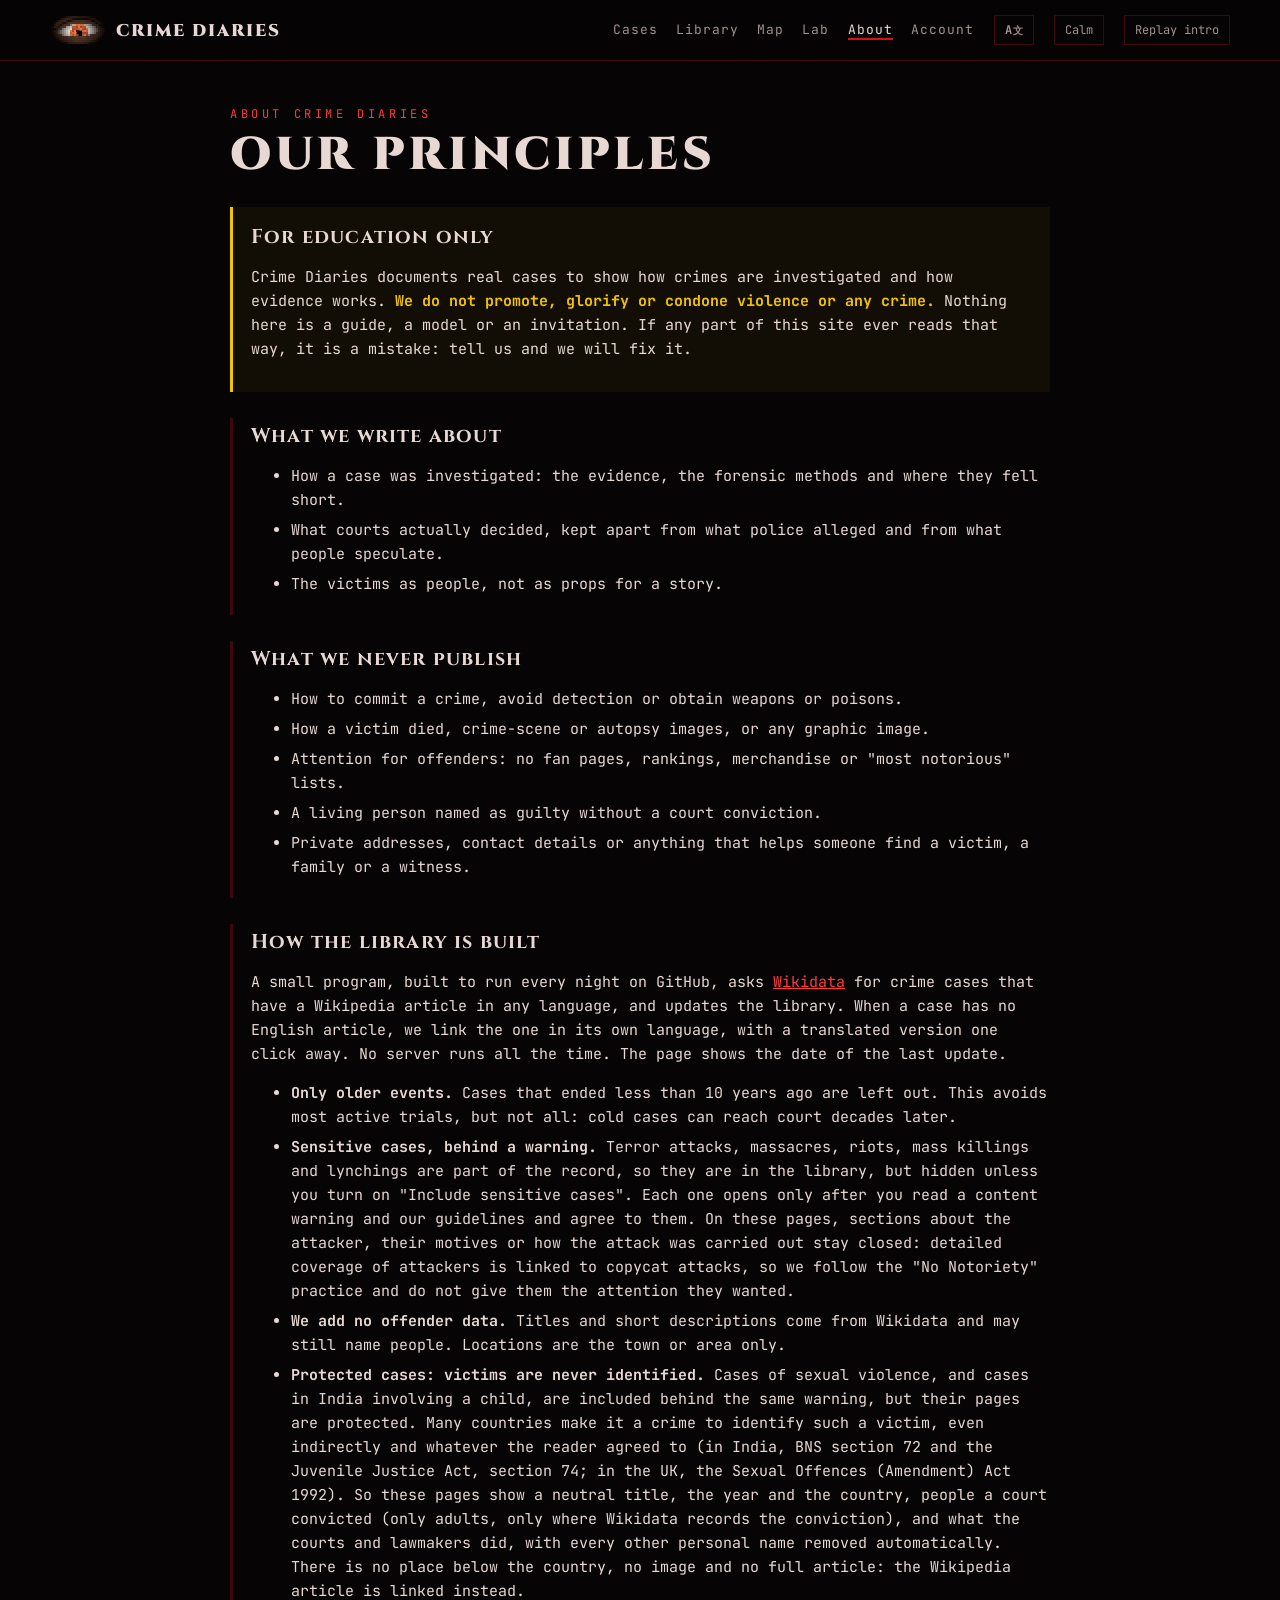
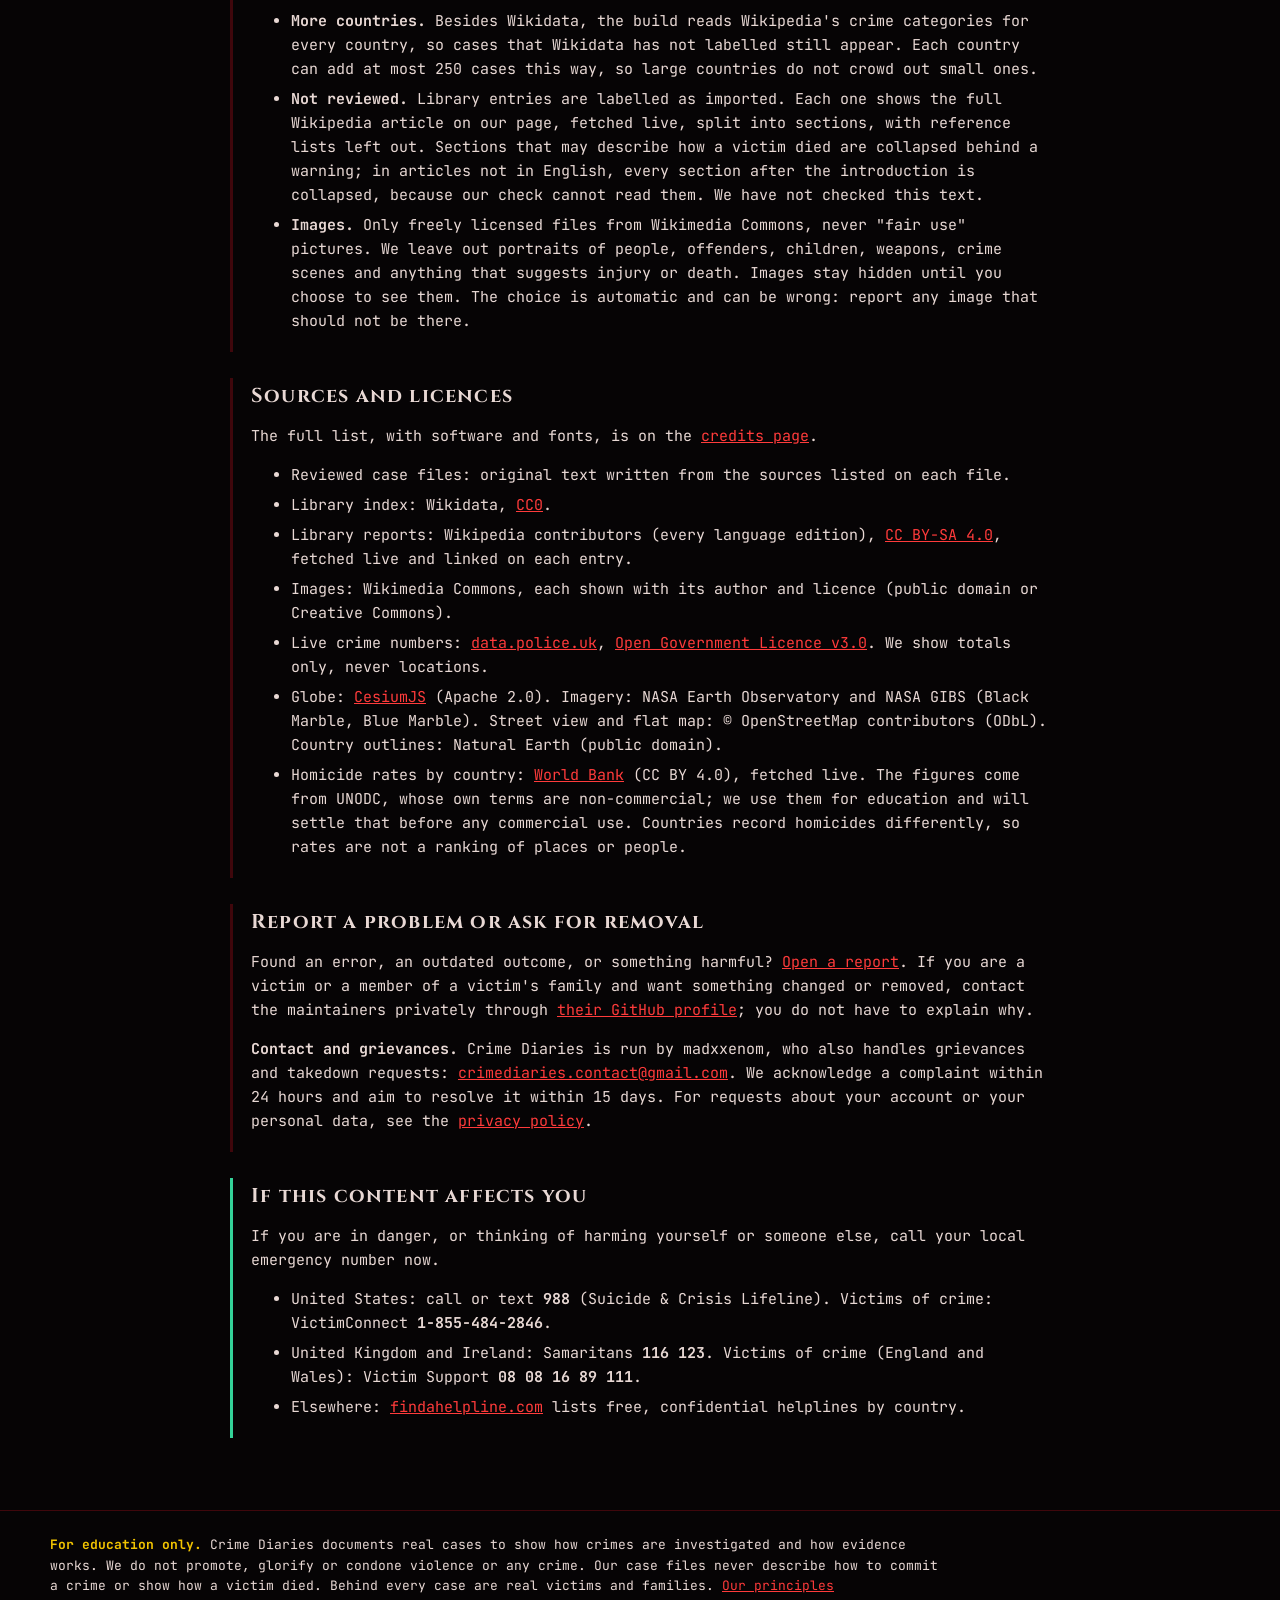
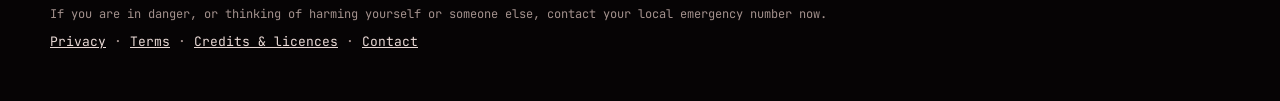
==== commit 3539cef0: "Legal pages, accounts, privacy and accessibility fixes, new README - Privacy policy, terms of use, c" ====
--- a/about.html
+++ b/about.html
@@ -5,7 +5,7 @@
 <meta name="viewport" content="width=device-width, initial-scale=1, viewport-fit=cover">
 <title>Our principles · Crime Diaries</title>
 <meta name="description" content="Why Crime Diaries exists, what we publish, what we never publish, and where our data comes from.">
-<link href="https://fonts.googleapis.com/css2?family=Permanent+Marker&family=Cinzel:wght@700;900&family=JetBrains+Mono:wght@400;700&display=swap" rel="stylesheet">
+<link href="css/fonts.css" rel="stylesheet">
 <link rel="stylesheet" href="css/site.css">
 </head>
 <body>
@@ -47,7 +47,7 @@
 
   <section class="principle" id="library">
     <h2>How the library is built</h2>
-    <p>Every night a small program asks <a href="https://www.wikidata.org/" target="_blank" rel="noopener">Wikidata</a> for crime cases that have a Wikipedia article in any language, and updates the library. When a case has no English article, we link the one in its own language, with a translated version one click away. No server runs all the time: GitHub runs the job and hosts the result.</p>
+    <p>A small program, built to run every night on GitHub, asks <a href="https://www.wikidata.org/" target="_blank" rel="noopener">Wikidata</a> for crime cases that have a Wikipedia article in any language, and updates the library. When a case has no English article, we link the one in its own language, with a translated version one click away. No server runs all the time. The page shows the date of the last update.</p>
     <ul>
       <li><b>Only older events.</b> Cases that ended less than 10 years ago are left out. This avoids most active trials, but not all: cold cases can reach court decades later.</li>
       <li><b>Sensitive cases, behind a warning.</b> Terror attacks, massacres, riots, mass killings and lynchings are part of the record, so they are in the library, but hidden unless you turn on "Include sensitive cases". Each one opens only after you read a content warning and our guidelines and agree to them. On these pages, sections about the attacker, their motives or how the attack was carried out stay closed: detailed coverage of attackers is linked to copycat attacks, so we follow the "No Notoriety" practice and do not give them the attention they wanted.</li>
@@ -61,6 +61,7 @@
 
   <section class="principle">
     <h2>Sources and licences</h2>
+    <p>The full list, with software and fonts, is on the <a href="credits.html">credits page</a>.</p>
     <ul>
       <li>Reviewed case files: original text written from the sources listed on each file.</li>
       <li>Library index: Wikidata, <a href="https://creativecommons.org/publicdomain/zero/1.0/" target="_blank" rel="noopener">CC0</a>.</li>
@@ -72,9 +73,10 @@
     </ul>
   </section>
 
-  <section class="principle">
+  <section class="principle" id="contact">
     <h2>Report a problem or ask for removal</h2>
     <p>Found an error, an outdated outcome, or something harmful? <a href="https://github.com/preetsaini2004/crime-diaries/issues/new" target="_blank" rel="noopener">Open a report</a>. If you are a victim or a member of a victim's family and want something changed or removed, contact the maintainers privately through <a href="https://github.com/preetsaini2004" target="_blank" rel="noopener">their GitHub profile</a>; you do not have to explain why.</p>
+    <p><b>Contact and grievances.</b> Crime Diaries is run by <span class="cd-operator">madxxenom</span>, who also handles grievances and takedown requests: <a class="cd-email" href="#">the contact address</a>. We acknowledge a complaint within 24 hours and aim to resolve it within 15 days. For requests about your account or your personal data, see the <a href="privacy.html">privacy policy</a>.</p>
   </section>
 
   <section class="principle help" id="help">
@@ -94,7 +96,9 @@
 </div></footer>
 
 <script src="js/eye.js"></script>
+<script src="js/config.js"></script>
 <script src="js/chrome.js"></script>
+<script src="js/auth.js"></script>
 <script src="js/translate.js"></script>
 </body>
 </html>
--- a/css/fonts.css
+++ b/css/fonts.css
@@ -0,0 +1,154 @@
+/* Self-hosted so no visitor data goes to Google. Cinzel and JetBrains Mono: SIL Open Font License 1.1; Permanent Marker: Apache License 2.0. Licences in fonts/. */
+/* latin-ext */
+@font-face {
+  font-family: 'Cinzel';
+  font-style: normal;
+  font-weight: 700;
+  font-display: swap;
+  src: url(../fonts/cinzel-Vu7gt7GT7LEc.woff2) format('woff2');
+  unicode-range: U+0100-02BA, U+02BD-02C5, U+02C7-02CC, U+02CE-02D7, U+02DD-02FF, U+0304, U+0308, U+0329, U+1D00-1DBF, U+1E00-1E9F, U+1EF2-1EFF, U+2020, U+20A0-20AB, U+20AD-20C4, U+2113, U+2C60-2C7F, U+A720-A7FF;
+}
+/* latin */
+@font-face {
+  font-family: 'Cinzel';
+  font-style: normal;
+  font-weight: 700;
+  font-display: swap;
+  src: url(../fonts/cinzel-3mVu7gt79mT7.woff2) format('woff2');
+  unicode-range: U+0000-00FF, U+0131, U+0152-0153, U+02BB-02BC, U+02C6, U+02DA, U+02DC, U+0304, U+0308, U+0329, U+2000-206F, U+20AC, U+2122, U+2191, U+2193, U+2212, U+2215, U+FEFF, U+FFFD;
+}
+/* latin-ext */
+@font-face {
+  font-family: 'Cinzel';
+  font-style: normal;
+  font-weight: 900;
+  font-display: swap;
+  src: url(../fonts/cinzel-Vu7gt7GT7LEc.woff2) format('woff2');
+  unicode-range: U+0100-02BA, U+02BD-02C5, U+02C7-02CC, U+02CE-02D7, U+02DD-02FF, U+0304, U+0308, U+0329, U+1D00-1DBF, U+1E00-1E9F, U+1EF2-1EFF, U+2020, U+20A0-20AB, U+20AD-20C4, U+2113, U+2C60-2C7F, U+A720-A7FF;
+}
+/* latin */
+@font-face {
+  font-family: 'Cinzel';
+  font-style: normal;
+  font-weight: 900;
+  font-display: swap;
+  src: url(../fonts/cinzel-3mVu7gt79mT7.woff2) format('woff2');
+  unicode-range: U+0000-00FF, U+0131, U+0152-0153, U+02BB-02BC, U+02C6, U+02DA, U+02DC, U+0304, U+0308, U+0329, U+2000-206F, U+20AC, U+2122, U+2191, U+2193, U+2212, U+2215, U+FEFF, U+FFFD;
+}
+/* cyrillic-ext */
+@font-face {
+  font-family: 'JetBrains Mono';
+  font-style: normal;
+  font-weight: 400;
+  font-display: swap;
+  src: url(../fonts/jetbrainsmono-YRbKPx3cwhsk.woff2) format('woff2');
+  unicode-range: U+0460-052F, U+1C80-1C8A, U+20B4, U+2DE0-2DFF, U+A640-A69F, U+FE2E-FE2F;
+}
+/* cyrillic */
+@font-face {
+  font-family: 'JetBrains Mono';
+  font-style: normal;
+  font-weight: 400;
+  font-display: swap;
+  src: url(../fonts/jetbrainsmono-YRbKPxTcwhsk.woff2) format('woff2');
+  unicode-range: U+0301, U+0400-045F, U+0490-0491, U+04B0-04B1, U+2116;
+}
+/* greek */
+@font-face {
+  font-family: 'JetBrains Mono';
+  font-style: normal;
+  font-weight: 400;
+  font-display: swap;
+  src: url(../fonts/jetbrainsmono-YRbKPxPcwhsk.woff2) format('woff2');
+  unicode-range: U+0370-0377, U+037A-037F, U+0384-038A, U+038C, U+038E-03A1, U+03A3-03FF;
+}
+/* vietnamese */
+@font-face {
+  font-family: 'JetBrains Mono';
+  font-style: normal;
+  font-weight: 400;
+  font-display: swap;
+  src: url(../fonts/jetbrainsmono-BYRbKPxcwhsk.woff2) format('woff2');
+  unicode-range: U+0102-0103, U+0110-0111, U+0128-0129, U+0168-0169, U+01A0-01A1, U+01AF-01B0, U+0300-0301, U+0303-0304, U+0308-0309, U+0323, U+0329, U+1EA0-1EF9, U+20AB;
+}
+/* latin-ext */
+@font-face {
+  font-family: 'JetBrains Mono';
+  font-style: normal;
+  font-weight: 400;
+  font-display: swap;
+  src: url(../fonts/jetbrainsmono-YRbKPx7cwhsk.woff2) format('woff2');
+  unicode-range: U+0100-02BA, U+02BD-02C5, U+02C7-02CC, U+02CE-02D7, U+02DD-02FF, U+0304, U+0308, U+0329, U+1D00-1DBF, U+1E00-1E9F, U+1EF2-1EFF, U+2020, U+20A0-20AB, U+20AD-20C4, U+2113, U+2C60-2C7F, U+A720-A7FF;
+}
+/* latin */
+@font-face {
+  font-family: 'JetBrains Mono';
+  font-style: normal;
+  font-weight: 400;
+  font-display: swap;
+  src: url(../fonts/jetbrainsmono-7BYRbKPxDcwg.woff2) format('woff2');
+  unicode-range: U+0000-00FF, U+0131, U+0152-0153, U+02BB-02BC, U+02C6, U+02DA, U+02DC, U+0304, U+0308, U+0329, U+2000-206F, U+20AC, U+2122, U+2191, U+2193, U+2212, U+2215, U+FEFF, U+FFFD;
+}
+/* cyrillic-ext */
+@font-face {
+  font-family: 'JetBrains Mono';
+  font-style: normal;
+  font-weight: 700;
+  font-display: swap;
+  src: url(../fonts/jetbrainsmono-YRbKPx3cwhsk.woff2) format('woff2');
+  unicode-range: U+0460-052F, U+1C80-1C8A, U+20B4, U+2DE0-2DFF, U+A640-A69F, U+FE2E-FE2F;
+}
+/* cyrillic */
+@font-face {
+  font-family: 'JetBrains Mono';
+  font-style: normal;
+  font-weight: 700;
+  font-display: swap;
+  src: url(../fonts/jetbrainsmono-YRbKPxTcwhsk.woff2) format('woff2');
+  unicode-range: U+0301, U+0400-045F, U+0490-0491, U+04B0-04B1, U+2116;
+}
+/* greek */
+@font-face {
+  font-family: 'JetBrains Mono';
+  font-style: normal;
+  font-weight: 700;
+  font-display: swap;
+  src: url(../fonts/jetbrainsmono-YRbKPxPcwhsk.woff2) format('woff2');
+  unicode-range: U+0370-0377, U+037A-037F, U+0384-038A, U+038C, U+038E-03A1, U+03A3-03FF;
+}
+/* vietnamese */
+@font-face {
+  font-family: 'JetBrains Mono';
+  font-style: normal;
+  font-weight: 700;
+  font-display: swap;
+  src: url(../fonts/jetbrainsmono-BYRbKPxcwhsk.woff2) format('woff2');
+  unicode-range: U+0102-0103, U+0110-0111, U+0128-0129, U+0168-0169, U+01A0-01A1, U+01AF-01B0, U+0300-0301, U+0303-0304, U+0308-0309, U+0323, U+0329, U+1EA0-1EF9, U+20AB;
+}
+/* latin-ext */
+@font-face {
+  font-family: 'JetBrains Mono';
+  font-style: normal;
+  font-weight: 700;
+  font-display: swap;
+  src: url(../fonts/jetbrainsmono-YRbKPx7cwhsk.woff2) format('woff2');
+  unicode-range: U+0100-02BA, U+02BD-02C5, U+02C7-02CC, U+02CE-02D7, U+02DD-02FF, U+0304, U+0308, U+0329, U+1D00-1DBF, U+1E00-1E9F, U+1EF2-1EFF, U+2020, U+20A0-20AB, U+20AD-20C4, U+2113, U+2C60-2C7F, U+A720-A7FF;
+}
+/* latin */
+@font-face {
+  font-family: 'JetBrains Mono';
+  font-style: normal;
+  font-weight: 700;
+  font-display: swap;
+  src: url(../fonts/jetbrainsmono-7BYRbKPxDcwg.woff2) format('woff2');
+  unicode-range: U+0000-00FF, U+0131, U+0152-0153, U+02BB-02BC, U+02C6, U+02DA, U+02DC, U+0304, U+0308, U+0329, U+2000-206F, U+20AC, U+2122, U+2191, U+2193, U+2212, U+2215, U+FEFF, U+FFFD;
+}
+/* latin */
+@font-face {
+  font-family: 'Permanent Marker';
+  font-style: normal;
+  font-weight: 400;
+  font-display: swap;
+  src: url(../fonts/permanentmarker-mMp004La2Cfw.woff2) format('woff2');
+  unicode-range: U+0000-00FF, U+0131, U+0152-0153, U+02BB-02BC, U+02C6, U+02DA, U+02DC, U+0304, U+0308, U+0329, U+2000-206F, U+20AC, U+2122, U+2191, U+2193, U+2212, U+2215, U+FEFF, U+FFFD;
+}
--- a/css/site.css
+++ b/css/site.css
@@ -39,7 +39,7 @@
 .kicker{margin:0;color:var(--red2);font-size:12px;letter-spacing:.3em;text-transform:uppercase}
 .hero h1{margin:8px 0 18px;font:900 clamp(26px,5vw,56px)/1.1 var(--serif);letter-spacing:.06em;text-shadow:0 0 30px rgba(212,16,31,.5)}
 .search{display:flex;max-width:560px;margin:0 auto;border:1px solid var(--red);background:rgba(10,4,6,.8)}
-.search input{flex:1;min-width:0;background:none;border:0;color:var(--ink);font:15px var(--mono);padding:12px 14px;outline:0}
+.search input{flex:1;min-width:0;background:none;border:0;color:var(--ink);font:15px var(--mono);padding:12px 14px}
 .search button{background:var(--red);border:0;color:#fff;font:700 13px var(--mono);letter-spacing:.1em;padding:0 18px;cursor:pointer}
 .eye-line{margin:12px 0 0;min-height:1.6em;color:var(--muted);font-size:13px}
 .eye-line b{color:var(--red2);font-weight:400}
@@ -55,7 +55,7 @@
 
 .grid{display:grid;grid-template-columns:repeat(auto-fill,minmax(260px,1fr));gap:14px}
 .card{position:relative;display:flex;flex-direction:column;background:var(--panel);border:1px solid var(--line2);padding:18px;text-decoration:none;color:var(--ink);transition:border-color .2s,transform .2s}
-.card:hover,.card:focus-visible{border-color:var(--red);transform:translateY(-2px);outline:0}
+.card:hover,.card:focus-visible{border-color:var(--red);transform:translateY(-2px)}
 .card .no{color:var(--red2);font-size:11px;letter-spacing:.15em}
 .card h3{margin:6px 0 2px;font:700 18px/1.3 var(--serif)}
 .card .aka{color:var(--muted);font-size:12px;margin:0}
@@ -118,7 +118,7 @@
 .d-intro{font-size:13px;color:var(--muted);margin:0 0 12px}
 .d-form{display:grid;gap:8px}
 .d-form input,.d-form textarea{width:100%;background:var(--panel);border:1px solid var(--line2);color:var(--ink);font:14px var(--mono);padding:10px 12px;resize:vertical}
-.d-form input:focus,.d-form textarea:focus{outline:0;border-color:var(--red)}
+.d-form input:focus,.d-form textarea:focus{border-color:var(--red)}
 .d-ok{font-size:12px;color:var(--tape);display:flex;gap:8px;align-items:flex-start}
 .d-ok[hidden]{display:none}
 .d-ok input{width:auto;flex:none;margin:3px 0 0;accent-color:var(--tape)}
@@ -166,7 +166,7 @@
 .ask-sug button{flex:none;background:none;border:1px solid var(--line);color:var(--muted);font:11px var(--mono);padding:4px 10px;cursor:pointer}
 .ask-sug button:hover{color:var(--ink);border-color:var(--red)}
 .ask-form{display:flex;border-top:1px solid var(--line)}
-.ask-form input{flex:1;min-width:0;background:none;border:0;color:var(--ink);font:14px var(--mono);padding:12px 14px;outline:0}
+.ask-form input{flex:1;min-width:0;background:none;border:0;color:var(--ink);font:14px var(--mono);padding:12px 14px}
 .ask-form button{background:var(--red);border:0;color:#fff;font:700 12px var(--mono);padding:0 16px;cursor:pointer}
 body.intro-on .ask{display:none}
 
@@ -474,3 +474,30 @@
 .notice.sens b{color:var(--red2)}
 #pc-people ul,#pc-outcome ul{padding-left:20px}
 #pc-outcome li{margin-bottom:10px}
+
+/* ---------- account and legal pages ---------- */
+.legal-links{font-size:13px}
+.legal-links a{color:var(--ink)}
+.acct-grid{display:grid;grid-template-columns:repeat(auto-fit,minmax(min(100%,340px),1fr));gap:0 34px}
+.acct form{display:flex;flex-direction:column;gap:12px;max-width:440px}
+.acct form label:not(.chk){display:flex;flex-direction:column;gap:5px;font-size:13px;color:var(--muted)}
+.acct input[type=email],.acct input[type=password]{background:var(--panel);border:1px solid var(--line);color:var(--ink);font:14px var(--mono);padding:10px 12px}
+.acct input[type=email]:focus,.acct input[type=password]:focus{border-color:var(--red)}
+.acct .ng-go,.acct form .ghost{flex:none;align-self:flex-start}
+.acct .ng-go:disabled{opacity:.45;cursor:not-allowed}
+.chk{display:flex;gap:10px;align-items:flex-start;font-size:13px;line-height:1.5}
+.chk input{accent-color:var(--red);margin-top:3px;flex:none;width:18px;height:18px}
+.ghost.danger{border-color:var(--red2);color:var(--red2)}
+.ghost.oauth{padding:10px 14px;margin:0 6px 8px 0;color:var(--ink)}
+.or{color:var(--muted);font-size:12px;letter-spacing:.2em;text-transform:uppercase}
+.acct-dl{display:grid;grid-template-columns:max-content 1fr;gap:6px 18px;margin:0 0 12px}
+.acct-dl dt{color:var(--muted)}.acct-dl dd{margin:0}
+.legal h2{margin-top:30px;font:700 20px var(--serif);letter-spacing:.06em}
+.legal h3{margin:20px 0 6px;font-size:15px}
+.legal table{border-collapse:collapse;width:100%;font-size:13px;margin:10px 0}
+.legal th,.legal td{border:1px solid var(--line2);padding:8px 10px;text-align:left;vertical-align:top}
+.legal th{color:var(--muted);font-weight:400}
+.legal .tw{overflow-x:auto}
+.legal .updated{color:var(--muted);font-size:13px}
+/* text fields: the yellow ring sits just inside, so it shows even where the box has no room around it */
+.search input:focus-visible,.ask-form input:focus-visible{outline-offset:-3px}
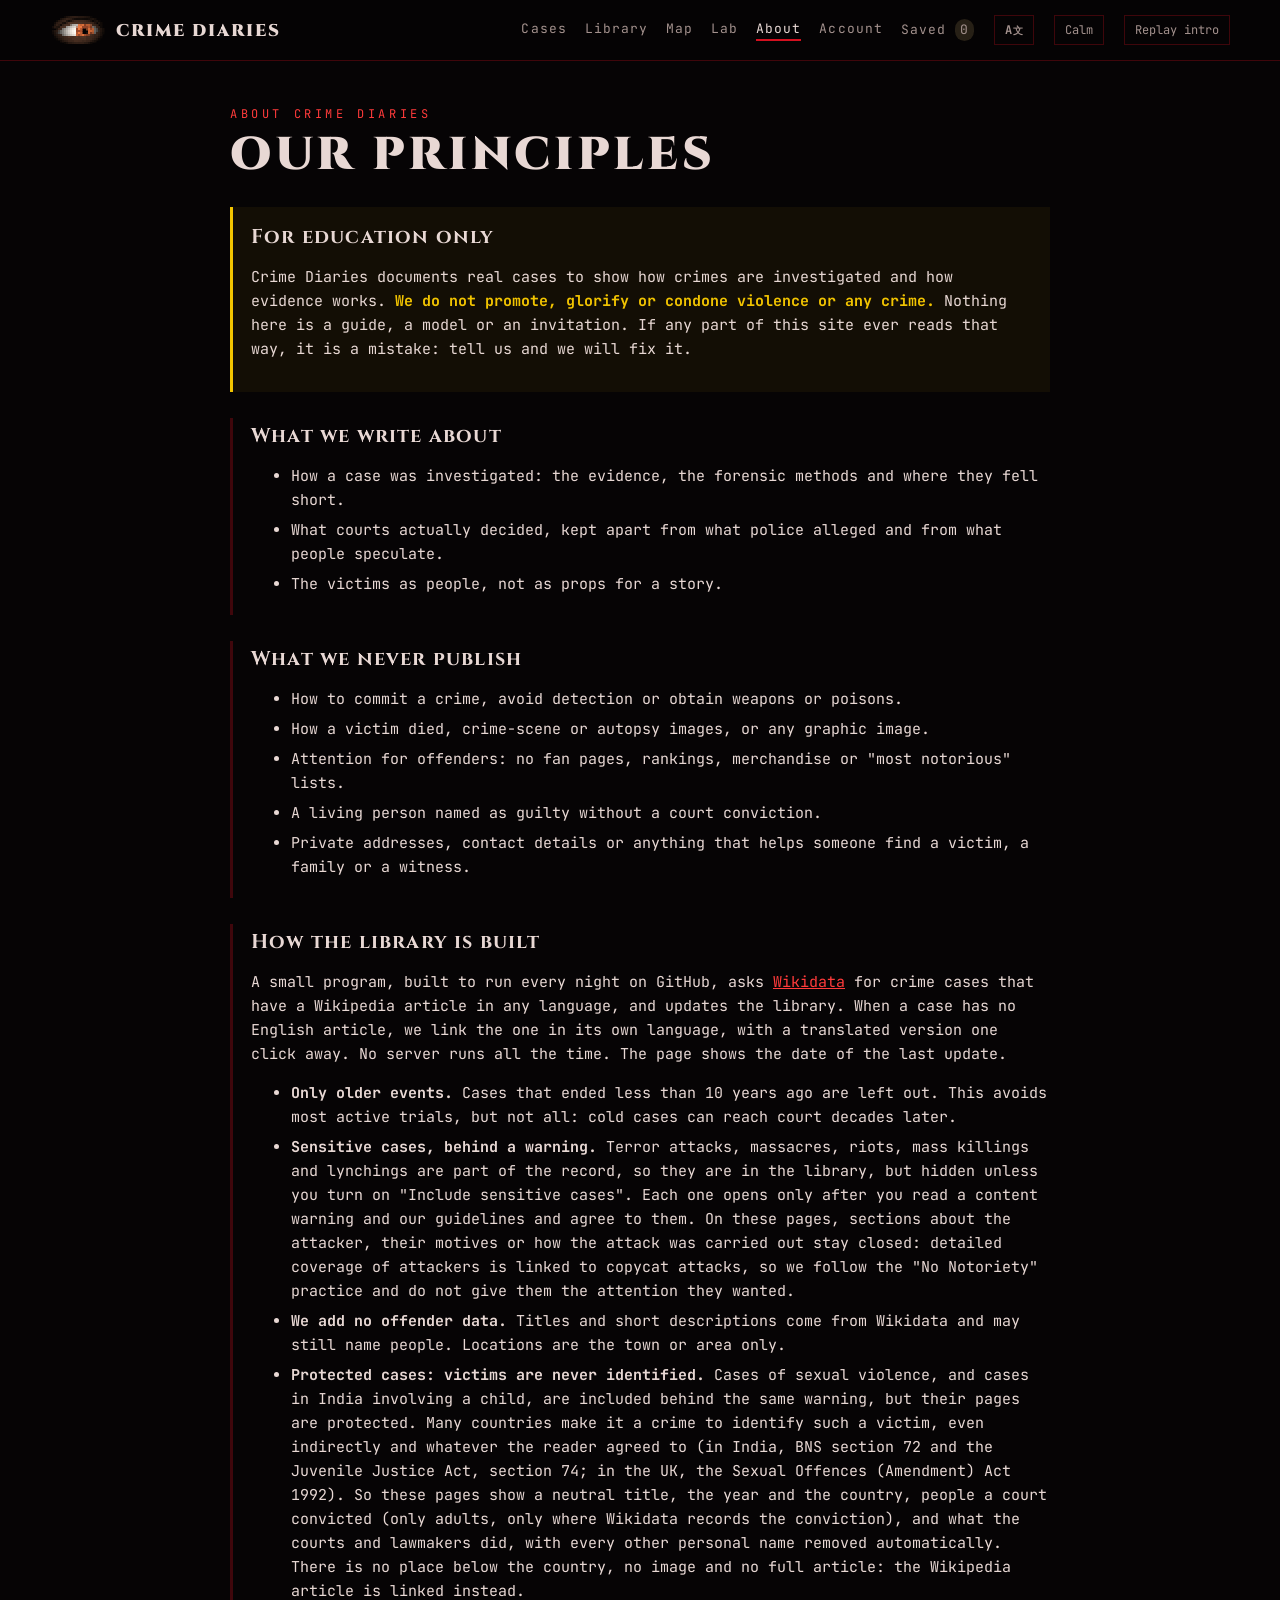
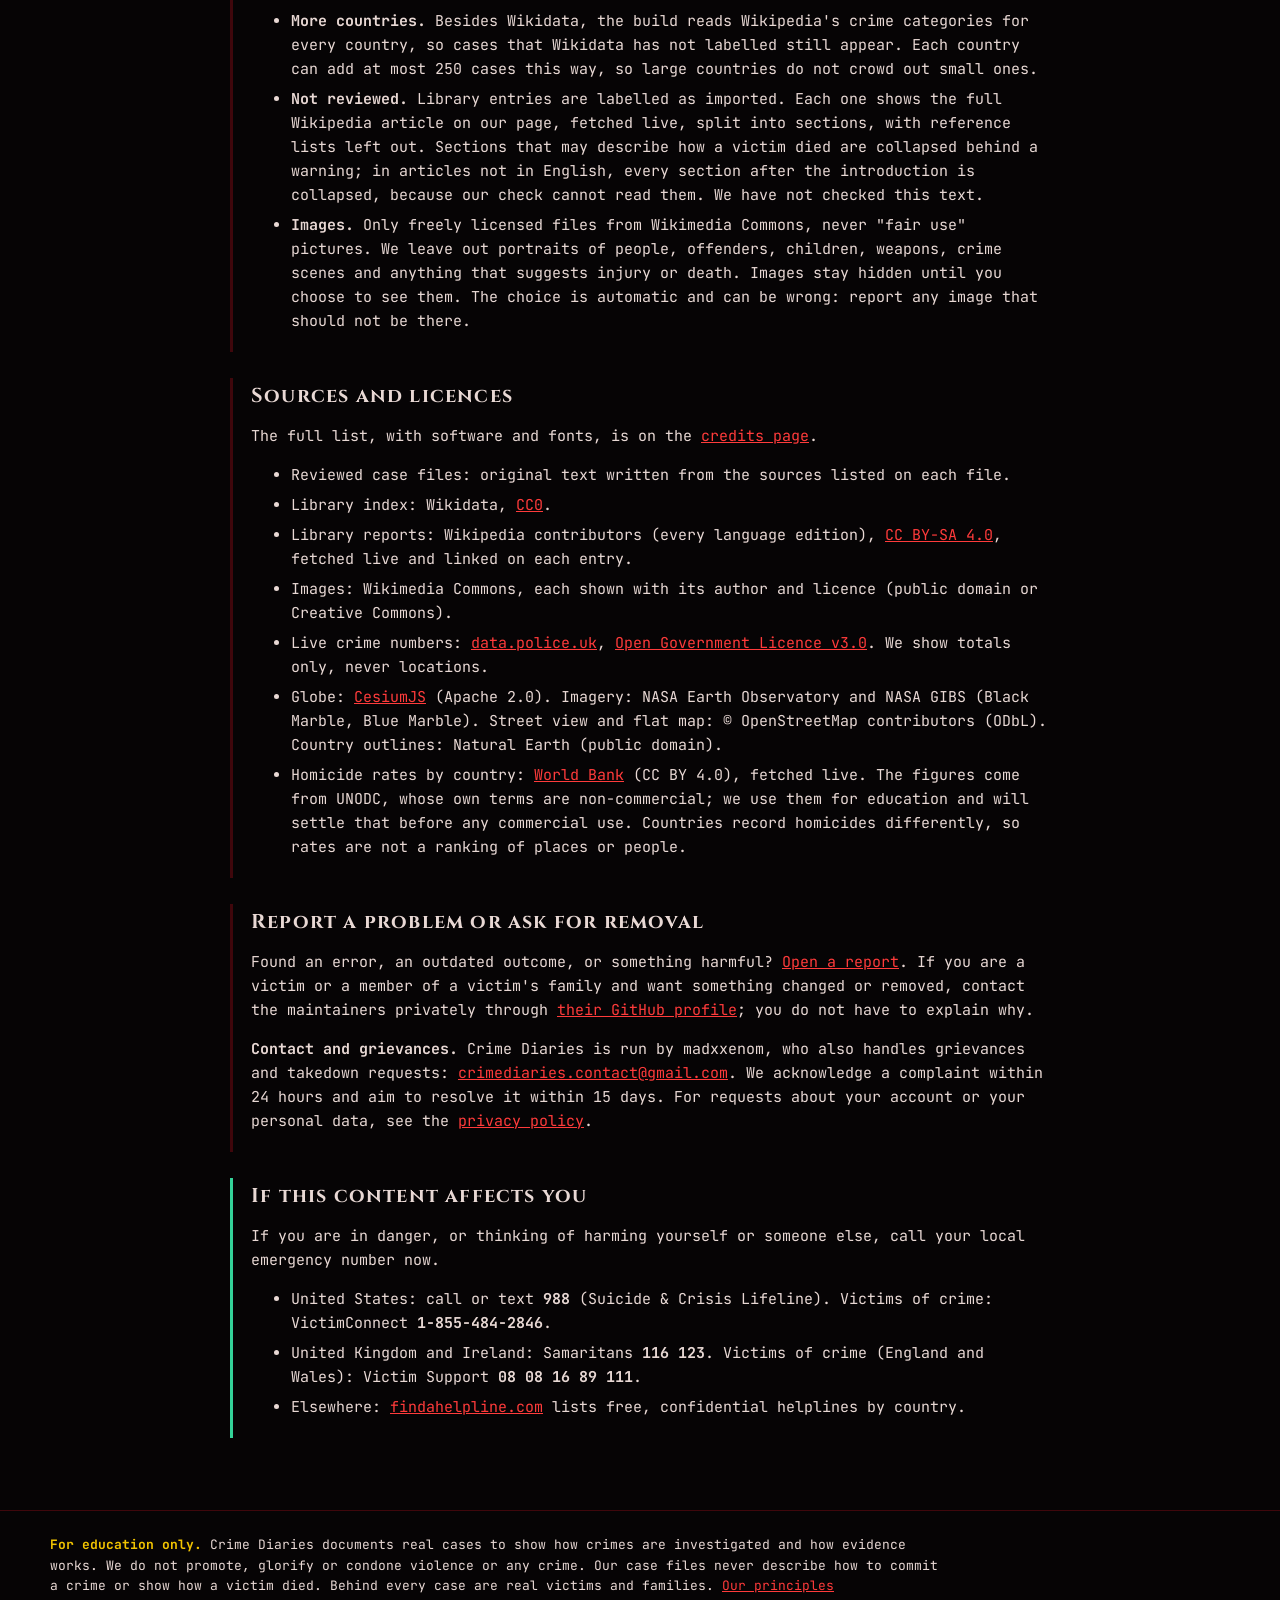
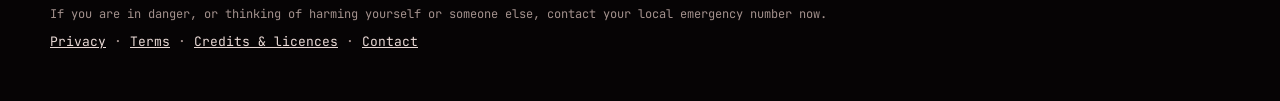
==== commit 545a42e1: "Add favorites and saved cases feature" ====
--- a/about.html
+++ b/about.html
@@ -100,5 +100,6 @@
 <script src="js/chrome.js"></script>
 <script src="js/auth.js"></script>
 <script src="js/translate.js"></script>
+<script src="js/favorites.js"></script>
 </body>
 </html>
--- a/css/site.css
+++ b/css/site.css
@@ -501,3 +501,18 @@
 .legal .updated{color:var(--muted);font-size:13px}
 /* text fields: the yellow ring sits just inside, so it shows even where the box has no room around it */
 .search input:focus-visible,.ask-form input:focus-visible{outline-offset:-3px}
+
+
+/* Saved cases — uses the existing case-card color system. */
+.save-card-wrap{position:relative;min-width:0;display:flex;flex-direction:column}
+.save-card-wrap > a.card,.save-card-wrap > a.lcard{flex:1;padding-right:108px}
+.save-toggle{background:rgba(18,14,17,.94);color:#f6d28a;border:1px solid rgba(246,210,138,.52);border-radius:4px;padding:7px 10px;cursor:pointer;font:700 12px/1.3 system-ui,sans-serif;white-space:nowrap}
+.save-toggle:hover,.save-toggle:focus-visible{border-color:#f6d28a;background:#342322}
+.save-toggle[aria-pressed="true"]{background:#3a2d15;color:#ffda7a}
+.save-card-wrap>.save-toggle{position:absolute;right:10px;top:10px;z-index:2}
+.case-save-actions{display:flex;align-items:center;flex-wrap:wrap;gap:12px;margin:12px 0 18px}
+.saved-link{color:#f6d28a;text-decoration:none;padding:6px}
+.saved-count{display:inline-block;min-width:16px;text-align:center;border-radius:20px;background:rgba(246,210,138,.14);padding:1px 5px}
+#saved-grid{display:grid;grid-template-columns:repeat(auto-fill,minmax(min(100%,290px),1fr));gap:14px;margin:22px 0 50px}
+#saved-grid .save-card-wrap>a{min-height:110px}
+@media(max-width:420px){.save-card-wrap > a.card,.save-card-wrap > a.lcard{padding-right:80px}.save-card-wrap>.save-toggle{right:6px;top:7px;padding:5px 6px;font-size:11px}}
